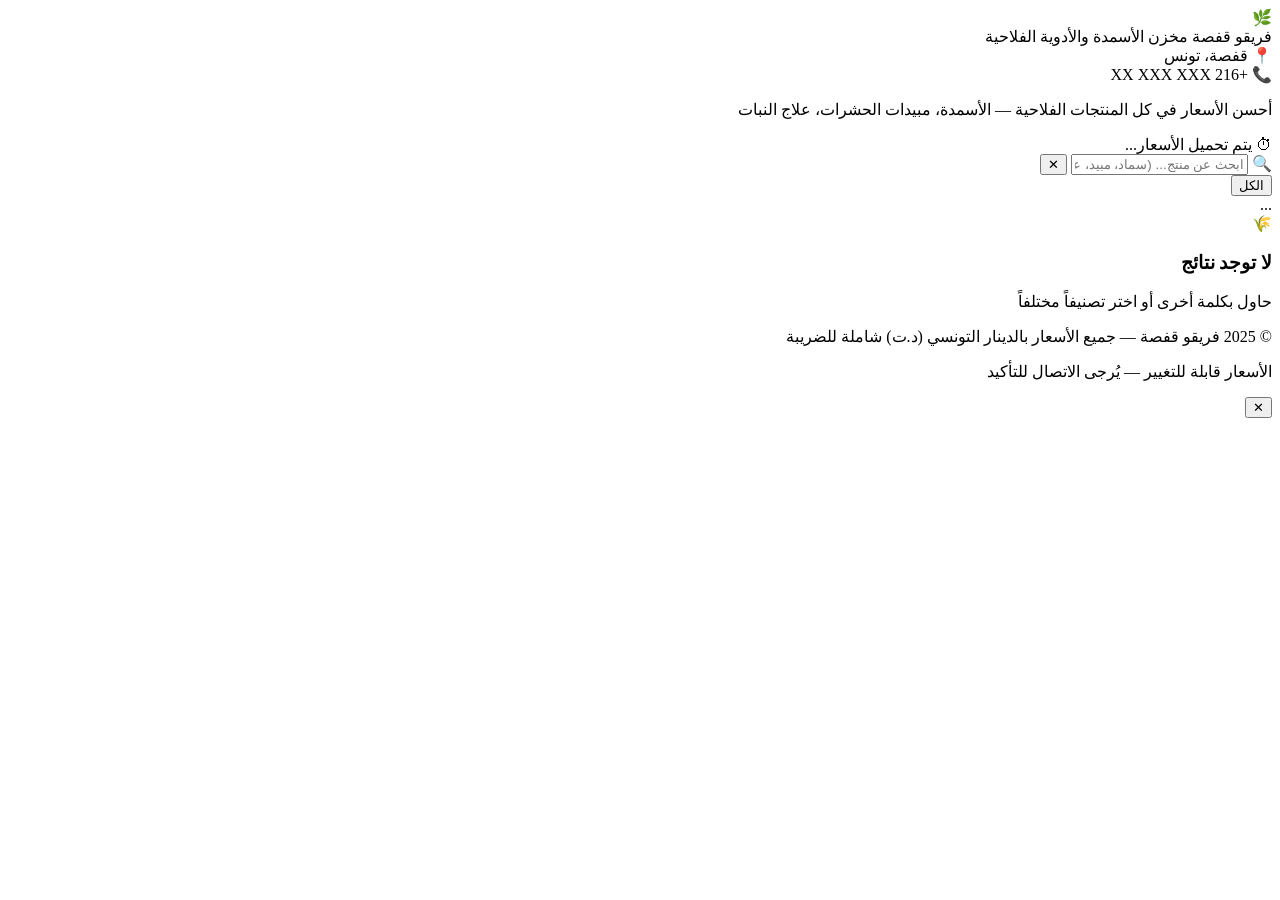
==== index.html @ 9613d39d "Ajout de tous les fichiers du site" ====
<!DOCTYPE html>
<html lang="ar" dir="rtl">
<head>
  <meta charset="UTF-8" />
  <meta name="viewport" content="width=device-width, initial-scale=1.0" />
  <title>فريقو قفصة — مخزن الأسمدة والأدوية الفلاحية</title>
  <link rel="preconnect" href="https://fonts.googleapis.com" />
  <link rel="preconnect" href="https://fonts.gstatic.com" crossorigin />
  <link href="https://fonts.googleapis.com/css2?family=Amiri:wght@400;700&family=Tajawal:wght@300;400;500;700;800&display=swap" rel="stylesheet" />
  <link rel="stylesheet" href="css/style.css" />
</head>
<body>

  <!-- HEADER -->
  <header class="header">
    <div class="header-bg"></div>
    <div class="container">
      <div class="header-inner">
        <div class="logo">
          <div class="logo-icon">🌿</div>
          <div class="logo-text">
            <span class="logo-main">فريقو قفصة</span>
            <span class="logo-sub">مخزن الأسمدة والأدوية الفلاحية</span>
          </div>
        </div>
        <div class="header-meta">
          <div class="contact-chip">
            <span class="chip-icon">📍</span>
            <span>قفصة، تونس</span>
          </div>
          <div class="contact-chip">
            <span class="chip-icon">📞</span>
            <span>+216 XX XXX XXX</span>
          </div>
        </div>
      </div>
    </div>
  </header>

  <!-- HERO BAND -->
  <div class="hero-band">
    <div class="container">
      <p class="hero-text">
        <span class="hero-accent">أحسن الأسعار</span>
        في كل المنتجات الفلاحية &mdash; الأسمدة، مبيدات الحشرات، علاج النبات
      </p>
      <div class="last-update" id="lastUpdate">⏱ يتم تحميل الأسعار...</div>
    </div>
  </div>

  <!-- MAIN CONTENT -->
  <main class="main">
    <div class="container">

      <!-- SEARCH & FILTERS -->
      <div class="controls">
        <div class="search-wrap">
          <span class="search-icon">🔍</span>
          <input
            type="text"
            id="searchInput"
            class="search-input"
            placeholder="ابحث عن منتج... (سماد، مبيد، علاج...)"
            autocomplete="off"
          />
          <button class="search-clear" id="clearSearch" aria-label="مسح البحث">✕</button>
        </div>
        <div class="filters" id="categoryFilters">
          <button class="filter-btn active" data-cat="all">الكل</button>
          <!-- Categories injected by JS -->
        </div>
      </div>

      <!-- STATS BAR -->
      <div class="stats-bar" id="statsBar">
        <span id="productCount">...</span>
      </div>

      <!-- PRODUCTS GRID -->
      <div class="products-grid" id="productsGrid">
        <!-- Skeleton placeholders -->
        <div class="product-card skeleton"></div>
        <div class="product-card skeleton"></div>
        <div class="product-card skeleton"></div>
        <div class="product-card skeleton"></div>
        <div class="product-card skeleton"></div>
        <div class="product-card skeleton"></div>
      </div>

      <!-- EMPTY STATE -->
      <div class="empty-state hidden" id="emptyState">
        <div class="empty-icon">🌾</div>
        <h3>لا توجد نتائج</h3>
        <p>حاول بكلمة أخرى أو اختر تصنيفاً مختلفاً</p>
      </div>

    </div>
  </main>

  <!-- FOOTER -->
  <footer class="footer">
    <div class="container">
      <p>© 2025 فريقو قفصة &mdash; جميع الأسعار بالدينار التونسي (د.ت) شاملة للضريبة</p>
      <p class="footer-note">الأسعار قابلة للتغيير — يُرجى الاتصال للتأكيد</p>
    </div>
  </footer>

  <!-- PRODUCT DETAIL MODAL -->
  <div class="modal-overlay hidden" id="modalOverlay">
    <div class="modal" id="productModal">
      <button class="modal-close" id="modalClose">✕</button>
      <div class="modal-body" id="modalBody">
        <!-- Injected by JS -->
      </div>
    </div>
  </div>

  <script src="js/app.js"></script>
</body>
</html>
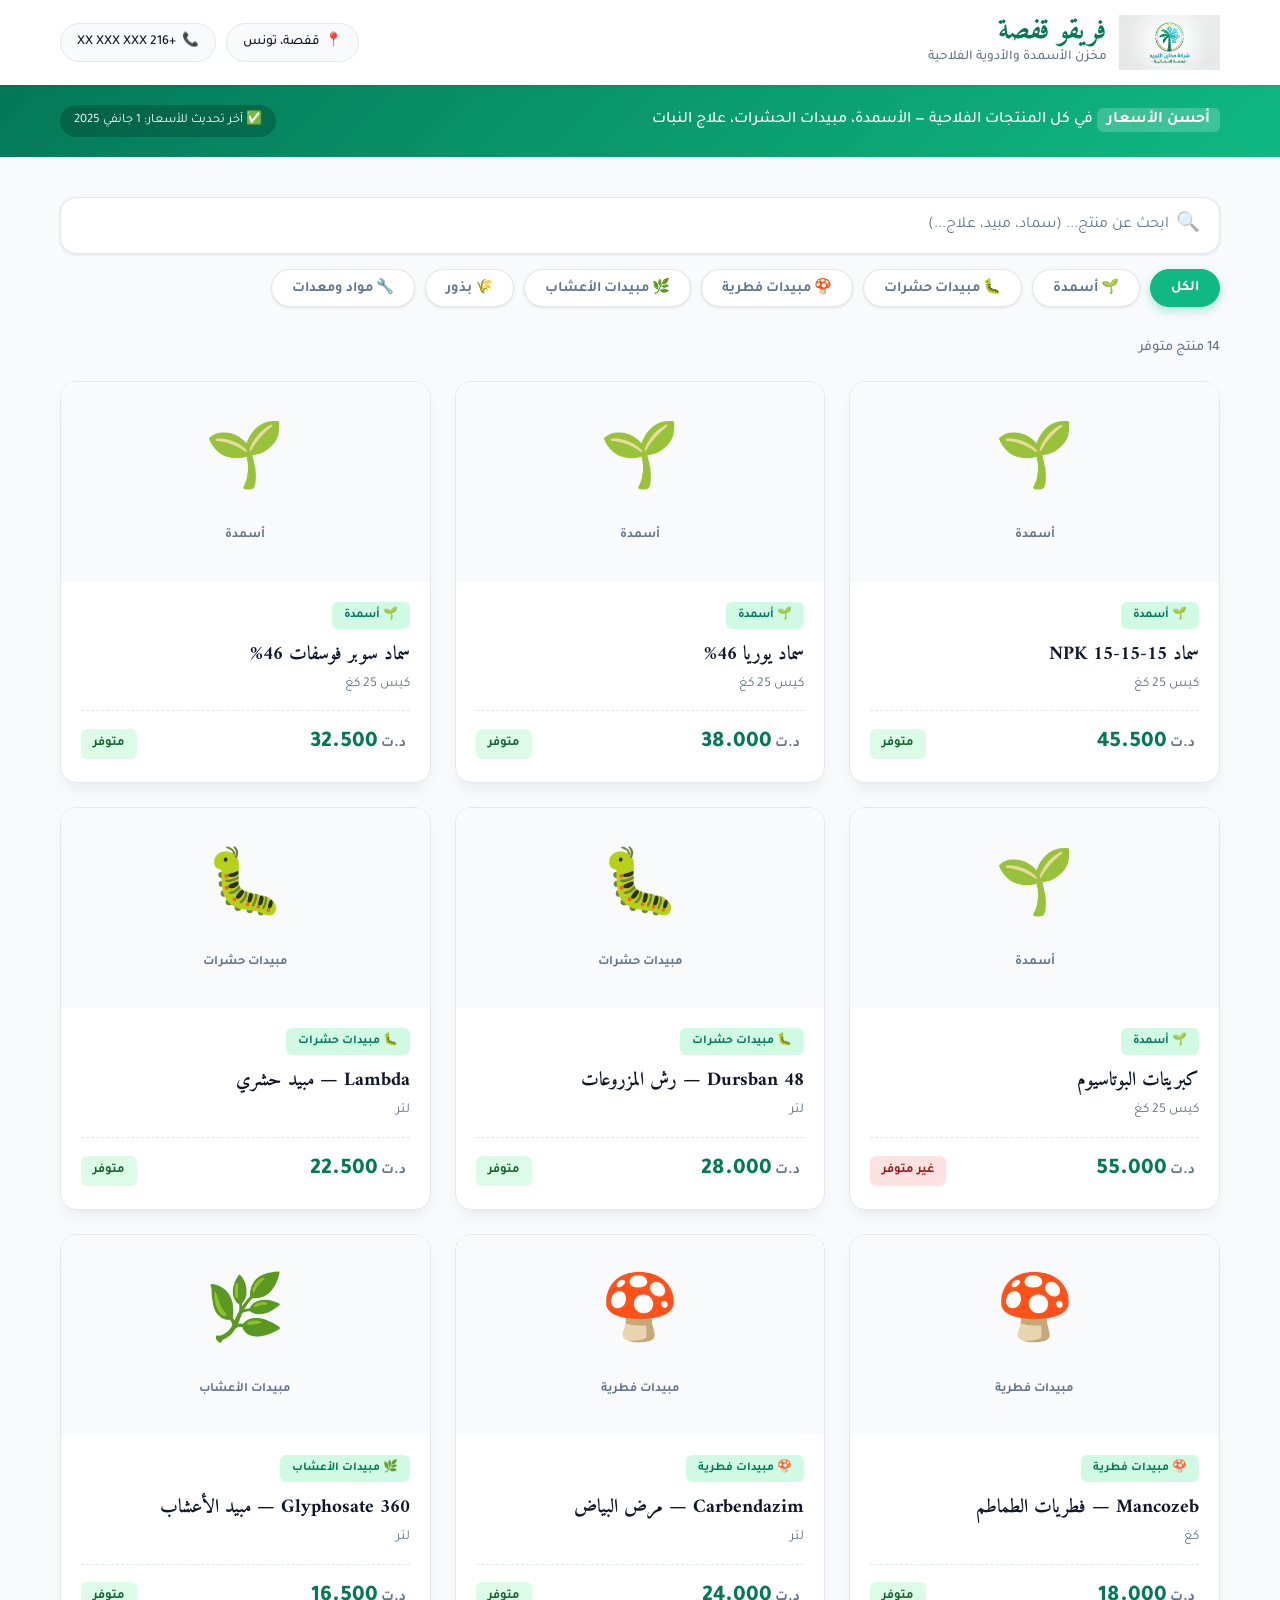
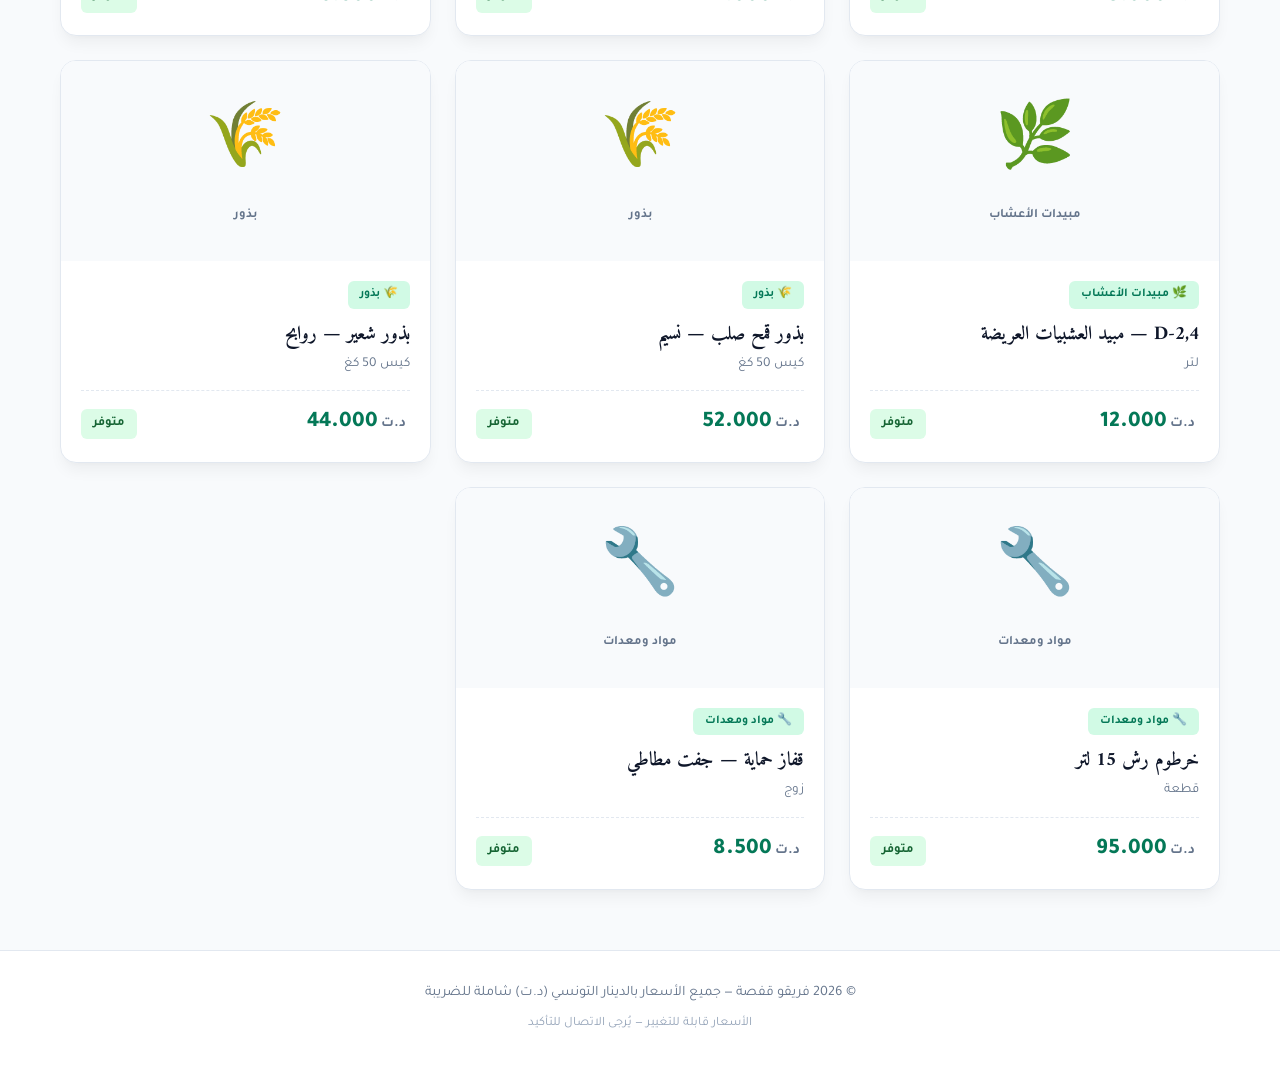
==== commit 828b9707: "Ajout du logo et nouveau design moderne" ====
--- a/index.html
+++ b/index.html
@@ -7,17 +7,19 @@
   <link rel="preconnect" href="https://fonts.googleapis.com" />
   <link rel="preconnect" href="https://fonts.gstatic.com" crossorigin />
   <link href="https://fonts.googleapis.com/css2?family=Amiri:wght@400;700&family=Tajawal:wght@300;400;500;700;800&display=swap" rel="stylesheet" />
+  
+  <!-- Lien vers le fichier CSS dans le dossier css -->
   <link rel="stylesheet" href="css/style.css" />
 </head>
 <body>
 
   <!-- HEADER -->
   <header class="header">
-    <div class="header-bg"></div>
     <div class="container">
       <div class="header-inner">
         <div class="logo">
-          <div class="logo-icon">🌿</div>
+          <!-- Logo chargé depuis le dossier img -->
+          <img src="img/logo.png" alt="شعار فريقو قفصة" class="logo-img" />
           <div class="logo-text">
             <span class="logo-main">فريقو قفصة</span>
             <span class="logo-sub">مخزن الأسمدة والأدوية الفلاحية</span>
@@ -67,7 +69,7 @@
         </div>
         <div class="filters" id="categoryFilters">
           <button class="filter-btn active" data-cat="all">الكل</button>
-          <!-- Categories injected by JS -->
+          <!-- Les autres catégories sont injectées par JavaScript -->
         </div>
       </div>
 
@@ -78,7 +80,7 @@
 
       <!-- PRODUCTS GRID -->
       <div class="products-grid" id="productsGrid">
-        <!-- Skeleton placeholders -->
+        <!-- Skeleton placeholders pour le chargement -->
         <div class="product-card skeleton"></div>
         <div class="product-card skeleton"></div>
         <div class="product-card skeleton"></div>
@@ -100,7 +102,7 @@
   <!-- FOOTER -->
   <footer class="footer">
     <div class="container">
-      <p>© 2025 فريقو قفصة &mdash; جميع الأسعار بالدينار التونسي (د.ت) شاملة للضريبة</p>
+      <p>© 2026 فريقو قفصة &mdash; جميع الأسعار بالدينار التونسي (د.ت) شاملة للضريبة</p>
       <p class="footer-note">الأسعار قابلة للتغيير — يُرجى الاتصال للتأكيد</p>
     </div>
   </footer>
@@ -110,11 +112,12 @@
     <div class="modal" id="productModal">
       <button class="modal-close" id="modalClose">✕</button>
       <div class="modal-body" id="modalBody">
-        <!-- Injected by JS -->
+        <!-- Contenu injecté par JavaScript -->
       </div>
     </div>
   </div>
 
+  <!-- Lien vers le fichier JS dans le dossier js -->
   <script src="js/app.js"></script>
 </body>
-</html>
+</html>
--- a/css/style.css
+++ b/css/style.css
@@ -0,0 +1,209 @@
+/* ===================================================
+   FRIGOGAFSA VITRINE — style.css (Design Moderne & Épuré)
+   =================================================== */
+
+/* ── VARIABLES MODERNES ────────────────────────── */
+:root {
+  --primary: #10b981;       /* Vert émeraude moderne */
+  --primary-dark: #047857;  /* Vert foncé */
+  --primary-light: #d1fae5; /* Vert très clair */
+  
+  --bg-body: #f8fafc;       /* Gris très clair (fond de page) */
+  --bg-card: #ffffff;       /* Blanc pur */
+  
+  --text-main: #0f172a;     /* Noir doux */
+  --text-muted: #64748b;    /* Gris texte secondaire */
+  --border: #e2e8f0;        /* Gris clair pour les bordures */
+  
+  --shadow-sm: 0 1px 3px rgba(0,0,0,0.1);
+  --shadow-md: 0 10px 15px -3px rgba(0,0,0,0.05), 0 4px 6px -2px rgba(0,0,0,0.025);
+  --shadow-hover: 0 20px 25px -5px rgba(0,0,0,0.1), 0 10px 10px -5px rgba(0,0,0,0.04);
+  
+  --radius-sm: 8px;
+  --radius-md: 16px;
+  --radius-lg: 24px;
+
+  --font-body: 'Tajawal', 'Segoe UI', sans-serif;
+  --font-display: 'Amiri', serif;
+  --transition: 0.3s cubic-bezier(0.4, 0, 0.2, 1);
+}
+
+/* ── BASE ───────────────────────────────────────── */
+*, *::before, *::after { box-sizing: border-box; margin: 0; padding: 0; }
+html { scroll-behavior: smooth; }
+body {
+  font-family: var(--font-body);
+  background: var(--bg-body);
+  color: var(--text-main);
+  direction: rtl;
+  line-height: 1.6;
+  -webkit-font-smoothing: antialiased;
+  min-height: 100vh;
+  display: flex;
+  flex-direction: column;
+}
+.container { max-width: 1200px; margin: 0 auto; padding: 0 20px; }
+.hidden { display: none !important; }
+.main { flex-grow: 1; padding-bottom: 60px; }
+
+/* ── EN-TÊTE (HEADER) LUMINEUX ──────────────────── */
+.header {
+  background: var(--bg-card);
+  padding: 15px 0;
+  box-shadow: var(--shadow-sm);
+  position: sticky;
+  top: 0;
+  z-index: 50;
+}
+.header-inner {
+  display: flex; align-items: center; justify-content: space-between; flex-wrap: wrap; gap: 15px;
+}
+.logo { display: flex; align-items: center; gap: 12px; }
+
+.logo-img {
+  height: 55px;
+  width: auto;
+  object-fit: contain;
+}
+
+.logo-text { display: flex; flex-direction: column; }
+.logo-main {
+  font-family: var(--font-display); font-size: 1.8rem; font-weight: 800; color: var(--primary-dark); line-height: 1.1;
+}
+.logo-sub { font-size: 0.85rem; color: var(--text-muted); font-weight: 500; }
+
+.header-meta { display: flex; gap: 10px; }
+.contact-chip {
+  display: flex; align-items: center; gap: 6px;
+  background: var(--bg-body); border: 1px solid var(--border);
+  padding: 8px 16px; border-radius: 50px; font-size: 0.85rem; color: var(--text-main); font-weight: 500;
+}
+
+/* ── BANDEAU HERO ───────────────────────────────── */
+.hero-band {
+  background: linear-gradient(135deg, var(--primary-dark) 0%, var(--primary) 100%);
+  padding: 20px 0; color: white; margin-bottom: 40px;
+}
+.hero-band .container {
+  display: flex; align-items: center; justify-content: space-between; flex-wrap: wrap; gap: 15px;
+}
+.hero-text { font-size: 1rem; font-weight: 500; margin: 0; }
+.hero-accent { background: rgba(255,255,255,0.2); padding: 4px 10px; border-radius: 6px; font-weight: 700; }
+.last-update { font-size: 0.8rem; background: rgba(0,0,0,0.2); padding: 6px 14px; border-radius: 50px; backdrop-filter: blur(4px); white-space: nowrap; }
+
+/* ── RECHERCHE ───────────────────────────── */
+.controls { margin-bottom: 30px; display: flex; flex-direction: column; gap: 15px; }
+.search-wrap { position: relative; display: flex; align-items: center; }
+.search-icon { position: absolute; right: 20px; font-size: 1.2rem; opacity: 0.5; pointer-events: none; }
+.search-input {
+  width: 100%; padding: 18px 50px 18px 44px;
+  background: var(--bg-card); border: 1px solid var(--border); border-radius: var(--radius-md);
+  font-family: var(--font-body); font-size: 1rem; color: var(--text-main);
+  box-shadow: var(--shadow-sm); transition: all var(--transition);
+}
+.search-input:focus { outline: none; border-color: var(--primary); box-shadow: 0 0 0 4px var(--primary-light); }
+.search-input::placeholder { color: var(--text-muted); }
+.search-clear { position: absolute; left: 15px; background: var(--bg-body); border: none; padding: 6px 10px; border-radius: 50%; cursor: pointer; color: var(--text-muted); display: none; transition: background var(--transition), color var(--transition); }
+.search-clear.visible { display: block; }
+.search-clear:hover { background: var(--border); color: var(--text-main); }
+
+/* ── FILTRES ────────────────────────────────────── */
+.filters { display: flex; gap: 10px; flex-wrap: wrap; }
+.filter-btn {
+  padding: 8px 20px; border-radius: 50px; border: 1px solid var(--border);
+  background: var(--bg-card); font-family: var(--font-body); font-size: 0.9rem; font-weight: 600;
+  color: var(--text-muted); cursor: pointer; transition: all var(--transition); box-shadow: var(--shadow-sm);
+}
+.filter-btn:hover { border-color: var(--primary); color: var(--primary-dark); }
+.filter-btn.active { background: var(--primary); border-color: var(--primary); color: white; box-shadow: 0 4px 10px rgba(16, 185, 129, 0.3); }
+
+/* ── GRILLE PRODUITS & STATS ────────────────────── */
+.stats-bar { font-size: 0.9rem; color: var(--text-muted); margin-bottom: 20px; font-weight: 500; }
+.products-grid { display: grid; grid-template-columns: repeat(auto-fill, minmax(280px, 1fr)); gap: 24px; }
+
+/* ── CARTES PRODUITS ────────────────────────────── */
+.product-card {
+  background: var(--bg-card); border-radius: var(--radius-md); border: 1px solid var(--border);
+  overflow: hidden; cursor: pointer; transition: all var(--transition); box-shadow: var(--shadow-md);
+  display: flex; flex-direction: column;
+  animation: fadeUp 0.4s ease both;
+}
+@keyframes fadeUp {
+  from { opacity: 0; transform: translateY(15px); }
+  to   { opacity: 1; transform: translateY(0); }
+}
+.product-card:hover { transform: translateY(-6px); box-shadow: var(--shadow-hover); border-color: var(--primary-light); }
+
+.card-image, .card-image-placeholder { height: 200px; width: 100%; display: flex; align-items: center; justify-content: center; background: var(--bg-body); overflow: hidden; flex-direction: column; gap: 8px; }
+.card-image img { width: 100%; height: 100%; object-fit: cover; }
+.card-image-placeholder .emoji { font-size: 4rem; }
+.card-image-placeholder .emoji-label { font-size: 0.8rem; color: var(--text-muted); font-weight: 600; }
+
+.card-body { padding: 20px; flex-grow: 1; display: flex; flex-direction: column; }
+.card-category { align-self: flex-start; font-size: 0.75rem; font-weight: 700; color: var(--primary-dark); background: var(--primary-light); padding: 4px 12px; border-radius: 6px; margin-bottom: 12px; display: inline-flex; align-items: center; gap: 5px; }
+.card-name { font-family: var(--font-display); font-size: 1.2rem; font-weight: 700; color: var(--text-main); margin-bottom: 6px; line-height: 1.4; }
+.card-unit { font-size: 0.85rem; color: var(--text-muted); margin-bottom: auto; padding-bottom: 15px; }
+.card-footer { display: flex; align-items: center; justify-content: space-between; padding-top: 15px; border-top: 1px dashed var(--border); }
+.card-price { font-size: 1.4rem; font-weight: 800; color: var(--primary-dark); direction: ltr; font-variant-numeric: tabular-nums; }
+.card-price .currency { font-size: 0.9rem; color: var(--text-muted); font-weight: 600; margin-right: 4px; }
+.card-stock { font-size: 0.8rem; padding: 5px 12px; border-radius: 6px; font-weight: 700; }
+
+.stock-ok { background: #dcfce7; color: #166534; }
+.stock-low { background: #ffedd5; color: #9a3412; }
+.stock-out { background: #fee2e2; color: #991b1b; }
+
+/* Skeleton Loading */
+.product-card.skeleton {
+  pointer-events: none;
+  animation: shimmer 1.5s ease infinite;
+  background: linear-gradient(90deg, #f1f5f9 25%, #e2e8f0 50%, #f1f5f9 75%);
+  background-size: 200% 100%;
+  height: 380px;
+}
+@keyframes shimmer { 0% { background-position: 200% 0; } 100% { background-position: -200% 0; } }
+
+/* ── EMPTY STATE ────────────────────────────────── */
+.empty-state { text-align: center; padding: 60px 20px; color: var(--text-muted); }
+.empty-icon { font-size: 4rem; margin-bottom: 15px; opacity: 0.7; }
+.empty-state h3 { font-size: 1.4rem; font-family: var(--font-display); color: var(--text-main); margin-bottom: 8px; }
+
+/* ── MODAL ──────────────────────────────────────── */
+.modal-overlay { position: fixed; inset: 0; background: rgba(15, 23, 42, 0.6); backdrop-filter: blur(5px); z-index: 100; display: flex; align-items: center; justify-content: center; padding: 20px; animation: fadeIn 0.2s ease; }
+@keyframes fadeIn { from { opacity: 0; } to { opacity: 1; } }
+.modal { background: var(--bg-card); border-radius: var(--radius-lg); width: 100%; max-width: 550px; position: relative; box-shadow: var(--shadow-hover); overflow: hidden; max-height: 90vh; overflow-y: auto; animation: slideUp 0.3s cubic-bezier(0.22, 1, 0.36, 1); }
+@keyframes slideUp { from { transform: translateY(30px); opacity: 0; } to { transform: translateY(0); opacity: 1; } }
+
+.modal-close { position: absolute; top: 15px; left: 15px; background: white; border: none; width: 36px; height: 36px; border-radius: 50%; cursor: pointer; font-size: 1rem; color: var(--text-main); box-shadow: var(--shadow-sm); z-index: 10; transition: all 0.2s; display: flex; align-items: center; justify-content: center; }
+.modal-close:hover { background: var(--bg-body); transform: scale(1.05); }
+
+.modal-image { height: 260px; width: 100%; background: linear-gradient(135deg, var(--bg-body), #e2e8f0); display: flex; align-items: center; justify-content: center; font-size: 6rem; overflow: hidden; }
+.modal-image img { width: 100%; height: 100%; object-fit: cover; }
+
+.modal-content { padding: 30px; }
+.modal-cat { display: inline-flex; align-items: center; gap: 6px; font-size: 0.8rem; font-weight: 700; color: var(--primary-dark); background: var(--primary-light); padding: 5px 14px; border-radius: 50px; margin-bottom: 15px; text-transform: uppercase; }
+.modal-name { font-family: var(--font-display); font-size: 1.8rem; font-weight: 800; margin-bottom: 10px; line-height: 1.3; }
+.modal-description { font-size: 1rem; color: var(--text-muted); margin-bottom: 25px; line-height: 1.8; }
+
+.modal-price-row { display: flex; align-items: center; justify-content: space-between; background: var(--bg-body); padding: 20px; border-radius: var(--radius-md); margin-bottom: 25px; border: 1px solid var(--border); }
+.modal-price-label { font-size: 0.9rem; color: var(--text-muted); font-weight: 600; }
+.modal-price-value { font-size: 1.8rem; font-weight: 800; color: var(--primary-dark); direction: ltr; font-variant-numeric: tabular-nums; }
+.modal-price-value .currency { font-size: 1rem; color: var(--text-muted); font-weight: 600; margin-right: 5px; }
+
+.modal-details { display: grid; grid-template-columns: 1fr 1fr; gap: 15px; }
+.detail-item { background: var(--bg-card); border: 1px solid var(--border); border-radius: var(--radius-sm); padding: 12px 16px; }
+.detail-label { font-size: 0.75rem; color: var(--text-muted); font-weight: 700; text-transform: uppercase; margin-bottom: 5px; }
+.detail-value { font-size: 0.95rem; color: var(--text-main); font-weight: 600; direction: rtl; }
+
+/* ── FOOTER ─────────────────────────────────────── */
+.footer { background: var(--bg-card); border-top: 1px solid var(--border); padding: 30px 20px; text-align: center; font-size: 0.9rem; color: var(--text-muted); line-height: 1.8; margin-top: auto; }
+.footer p { margin-bottom: 5px; }
+.footer-note { font-size: 0.8rem; color: #94a3b8; }
+
+/* ── RESPONSIVE ─────────────────────────────────── */
+@media (max-width: 768px) {
+  .header-meta { display: none; }
+  .logo-img { height: 45px; }
+  .products-grid { grid-template-columns: repeat(auto-fill, minmax(200px, 1fr)); gap: 15px; }
+  .hero-band .container { flex-direction: column; align-items: flex-start; gap: 10px; }
+  .modal-details { grid-template-columns: 1fr; }
+}
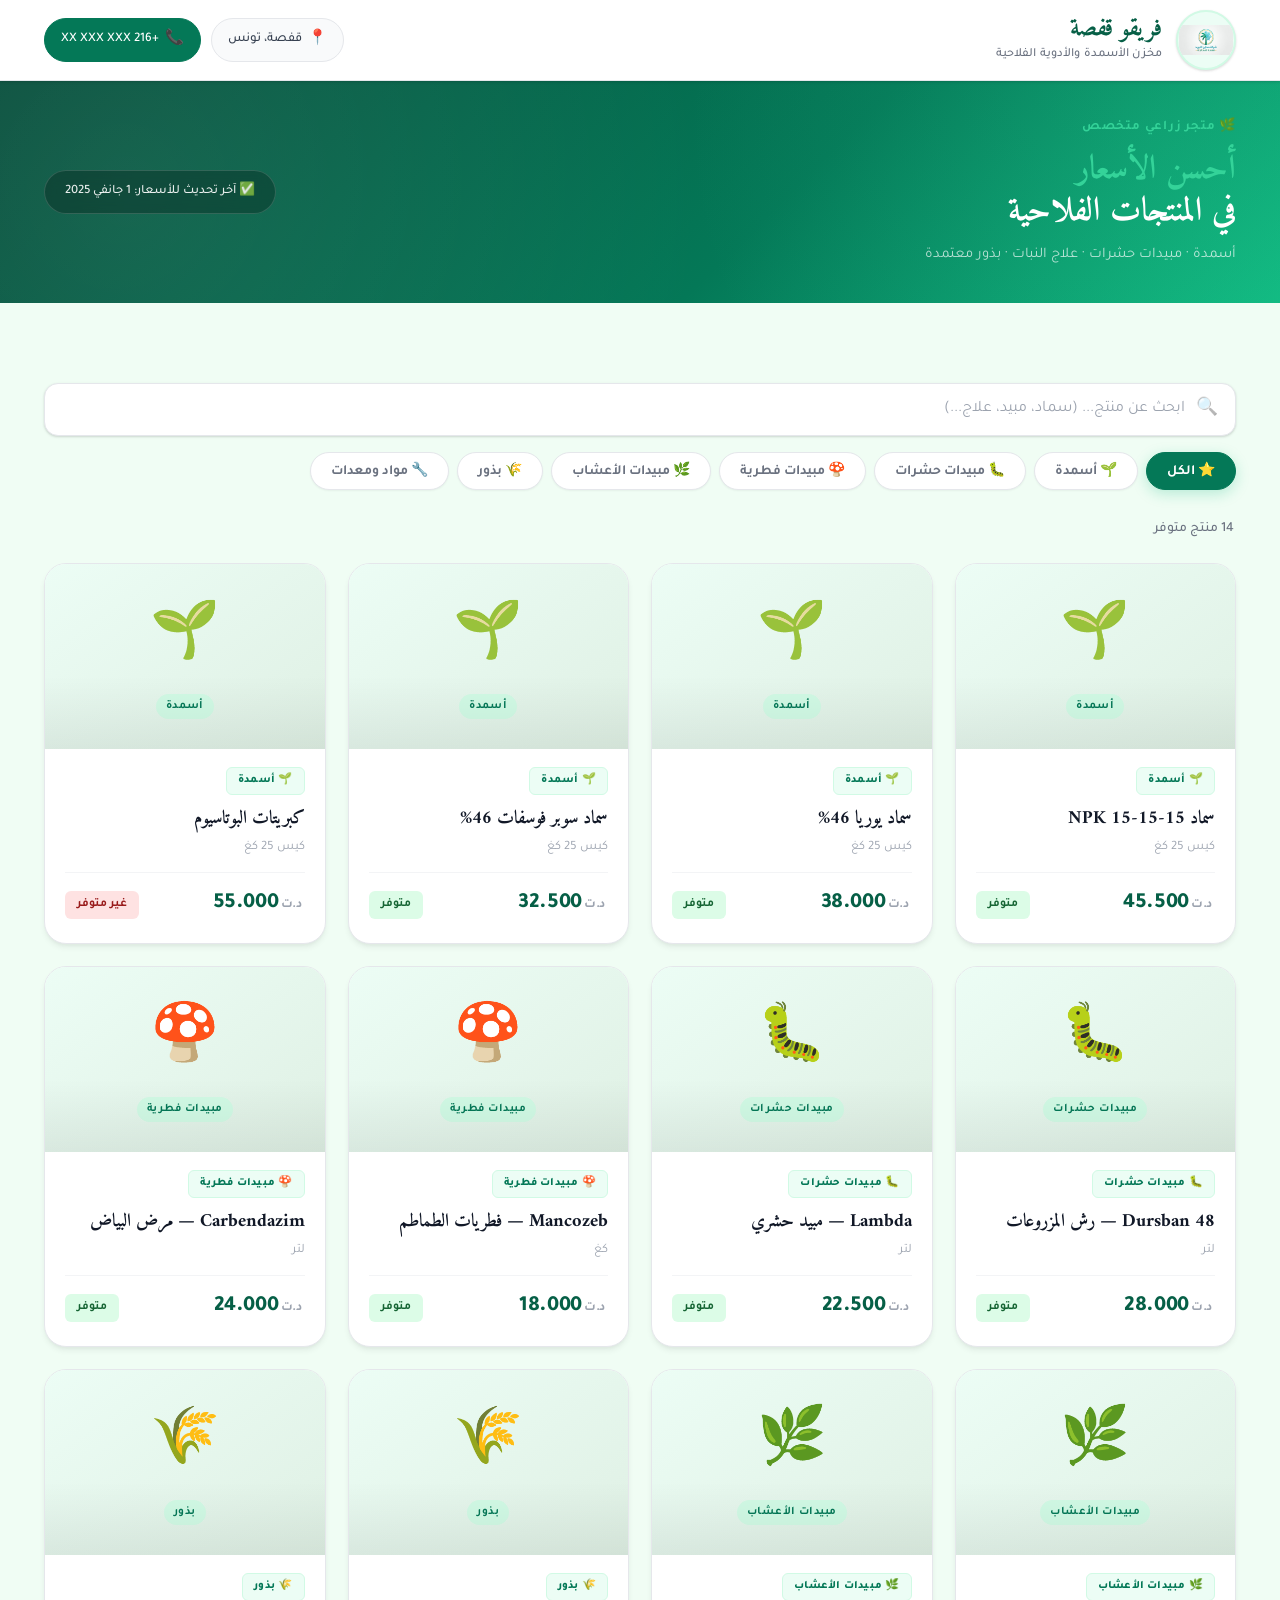
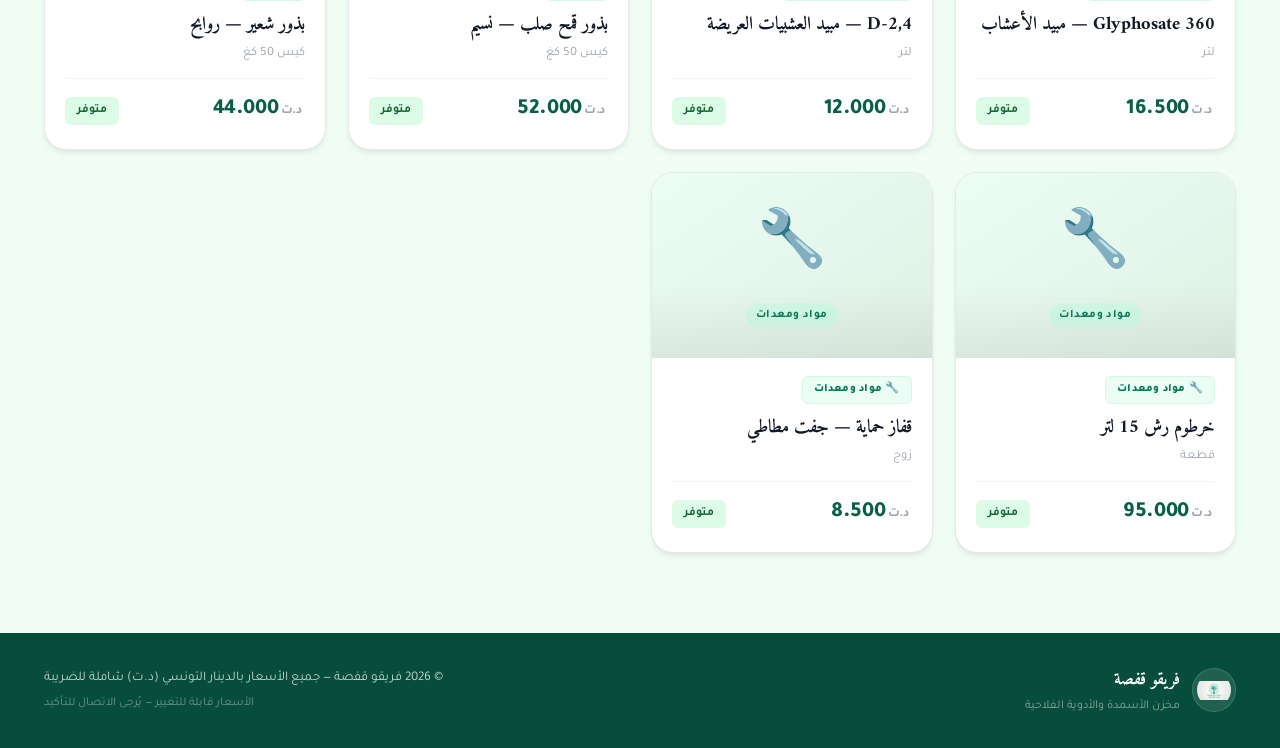
==== commit 95056a9a: "corection_impimes" ====
--- a/index.html
+++ b/index.html
@@ -7,54 +7,58 @@
   <link rel="preconnect" href="https://fonts.googleapis.com" />
   <link rel="preconnect" href="https://fonts.gstatic.com" crossorigin />
   <link href="https://fonts.googleapis.com/css2?family=Amiri:wght@400;700&family=Tajawal:wght@300;400;500;700;800&display=swap" rel="stylesheet" />
-  
-  <!-- Lien vers le fichier CSS dans le dossier css -->
-  <link rel="stylesheet" href="css/style.css" />
+  <link rel="stylesheet" href="style.css" />
 </head>
 <body>
 
-  <!-- HEADER -->
   <header class="header">
     <div class="container">
       <div class="header-inner">
         <div class="logo">
-          <!-- Logo chargé depuis le dossier img -->
-          <img src="img/logo.png" alt="شعار فريقو قفصة" class="logo-img" />
+          <div class="logo-badge">
+            <img src="[data-uri]" alt="شعار فريقو قفصة" class="logo-img" />
+          </div>
           <div class="logo-text">
             <span class="logo-main">فريقو قفصة</span>
             <span class="logo-sub">مخزن الأسمدة والأدوية الفلاحية</span>
           </div>
         </div>
-        <div class="header-meta">
+        <nav class="header-nav">
           <div class="contact-chip">
             <span class="chip-icon">📍</span>
             <span>قفصة، تونس</span>
           </div>
-          <div class="contact-chip">
+          <div class="contact-chip highlight">
             <span class="chip-icon">📞</span>
             <span>+216 XX XXX XXX</span>
           </div>
-        </div>
+        </nav>
       </div>
     </div>
   </header>
 
-  <!-- HERO BAND -->
   <div class="hero-band">
+    <div class="hero-bg-deco"></div>
     <div class="container">
-      <p class="hero-text">
-        <span class="hero-accent">أحسن الأسعار</span>
-        في كل المنتجات الفلاحية &mdash; الأسمدة، مبيدات الحشرات، علاج النبات
-      </p>
-      <div class="last-update" id="lastUpdate">⏱ يتم تحميل الأسعار...</div>
+      <div class="hero-content">
+        <div class="hero-left">
+          <p class="hero-label">🌿 متجر زراعي متخصص</p>
+          <h1 class="hero-heading">
+            <span class="hero-accent">أحسن الأسعار</span><br />
+            في المنتجات الفلاحية
+          </h1>
+          <p class="hero-sub">أسمدة · مبيدات حشرات · علاج النبات · بذور معتمدة</p>
+        </div>
+        <div class="hero-right">
+          <div class="last-update" id="lastUpdate">⏱ يتم تحميل الأسعار...</div>
+        </div>
+      </div>
     </div>
   </div>
 
-  <!-- MAIN CONTENT -->
   <main class="main">
     <div class="container">
 
-      <!-- SEARCH & FILTERS -->
       <div class="controls">
         <div class="search-wrap">
           <span class="search-icon">🔍</span>
@@ -68,19 +72,15 @@
           <button class="search-clear" id="clearSearch" aria-label="مسح البحث">✕</button>
         </div>
         <div class="filters" id="categoryFilters">
-          <button class="filter-btn active" data-cat="all">الكل</button>
-          <!-- Les autres catégories sont injectées par JavaScript -->
+          <button class="filter-btn active" data-cat="all">⭐ الكل</button>
         </div>
       </div>
 
-      <!-- STATS BAR -->
       <div class="stats-bar" id="statsBar">
         <span id="productCount">...</span>
       </div>
 
-      <!-- PRODUCTS GRID -->
       <div class="products-grid" id="productsGrid">
-        <!-- Skeleton placeholders pour le chargement -->
         <div class="product-card skeleton"></div>
         <div class="product-card skeleton"></div>
         <div class="product-card skeleton"></div>
@@ -89,7 +89,6 @@
         <div class="product-card skeleton"></div>
       </div>
 
-      <!-- EMPTY STATE -->
       <div class="empty-state hidden" id="emptyState">
         <div class="empty-icon">🌾</div>
         <h3>لا توجد نتائج</h3>
@@ -99,25 +98,31 @@
     </div>
   </main>
 
-  <!-- FOOTER -->
   <footer class="footer">
     <div class="container">
-      <p>© 2026 فريقو قفصة &mdash; جميع الأسعار بالدينار التونسي (د.ت) شاملة للضريبة</p>
-      <p class="footer-note">الأسعار قابلة للتغيير — يُرجى الاتصال للتأكيد</p>
+      <div class="footer-inner">
+        <div class="footer-brand">
+          <img src="[data-uri]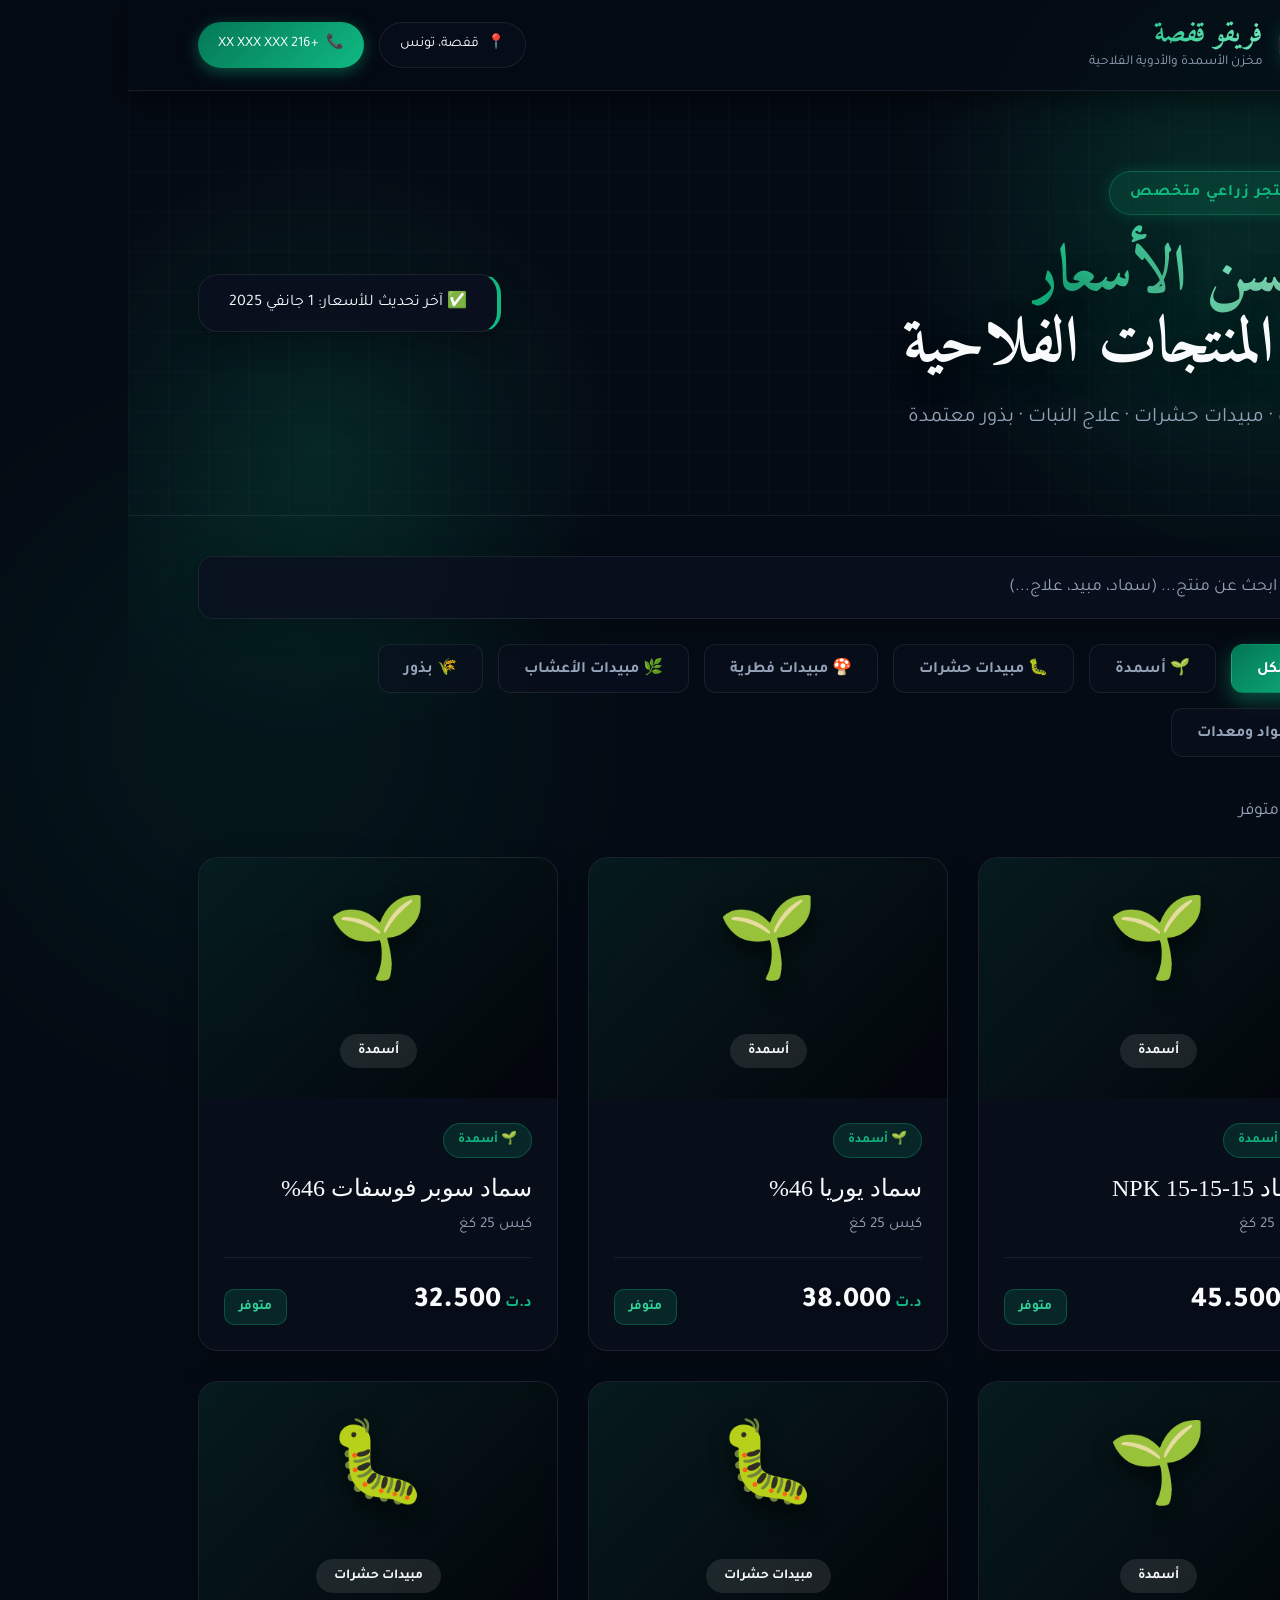
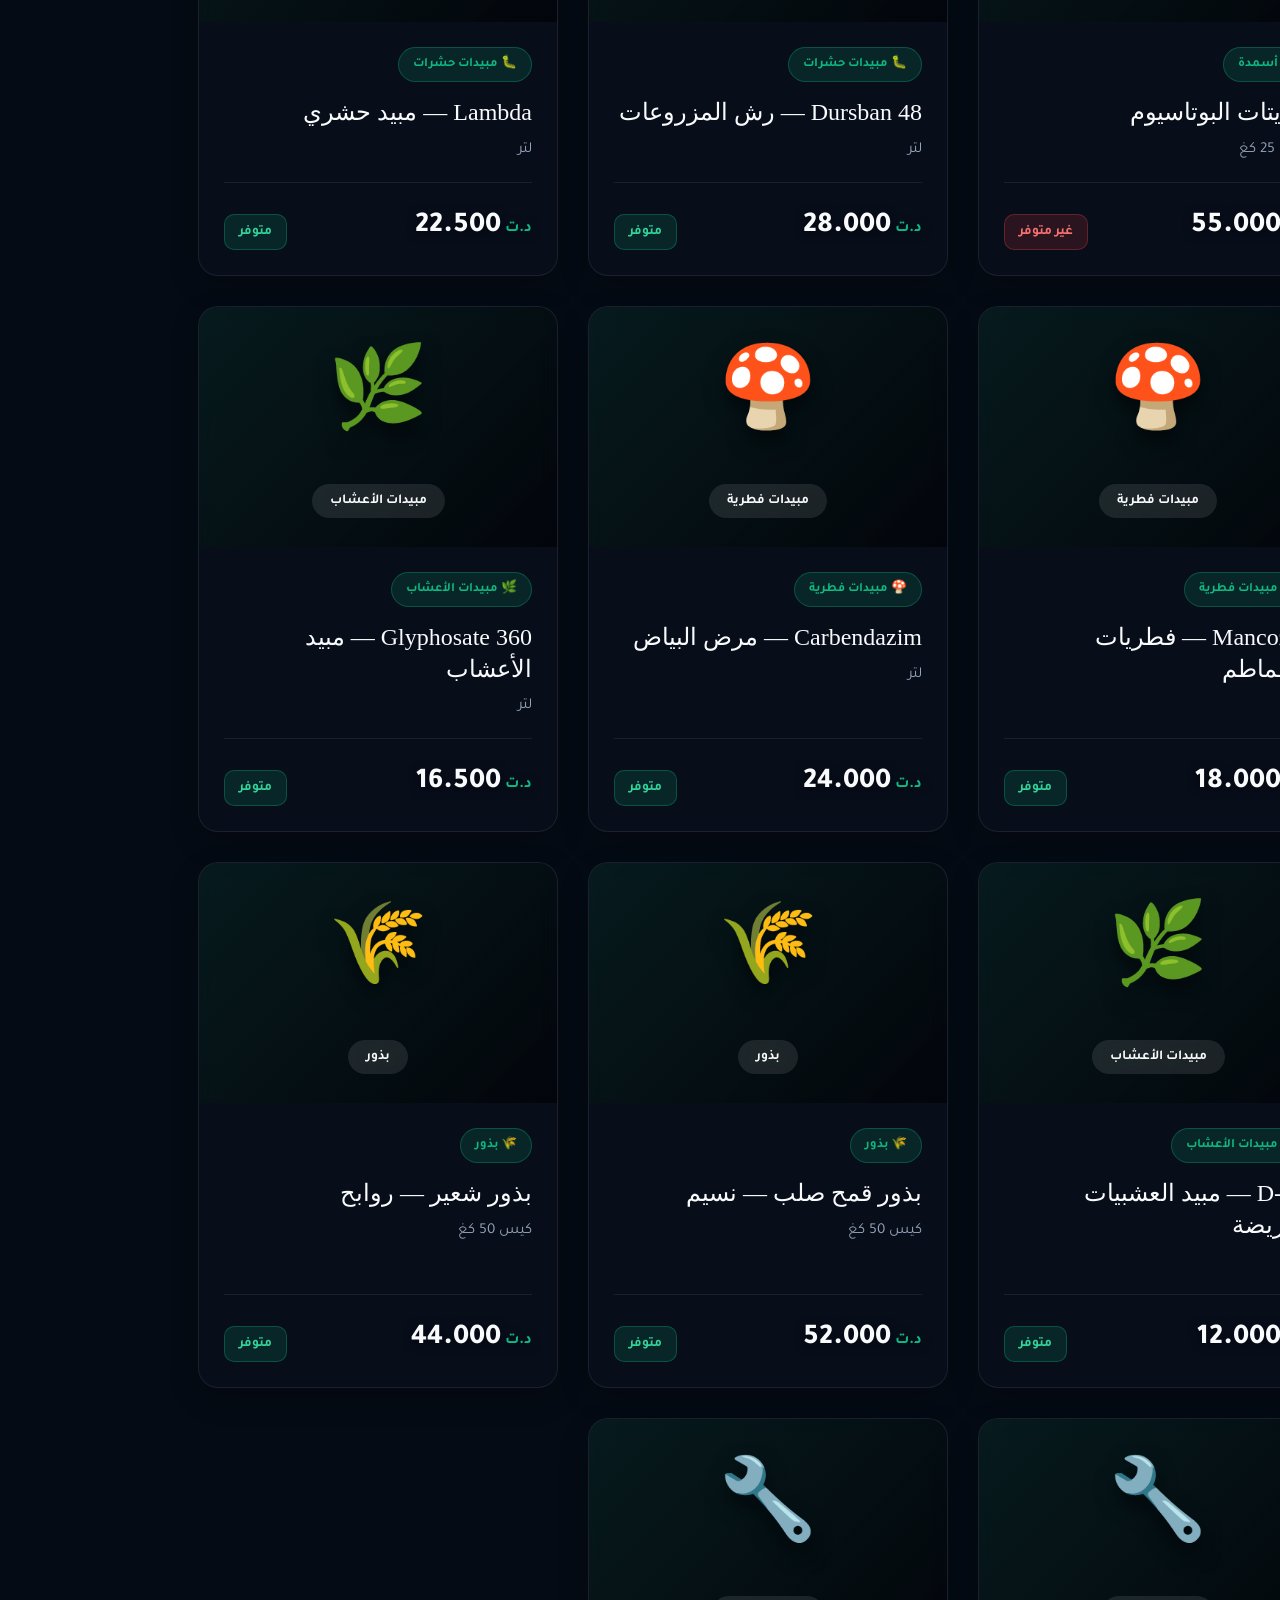
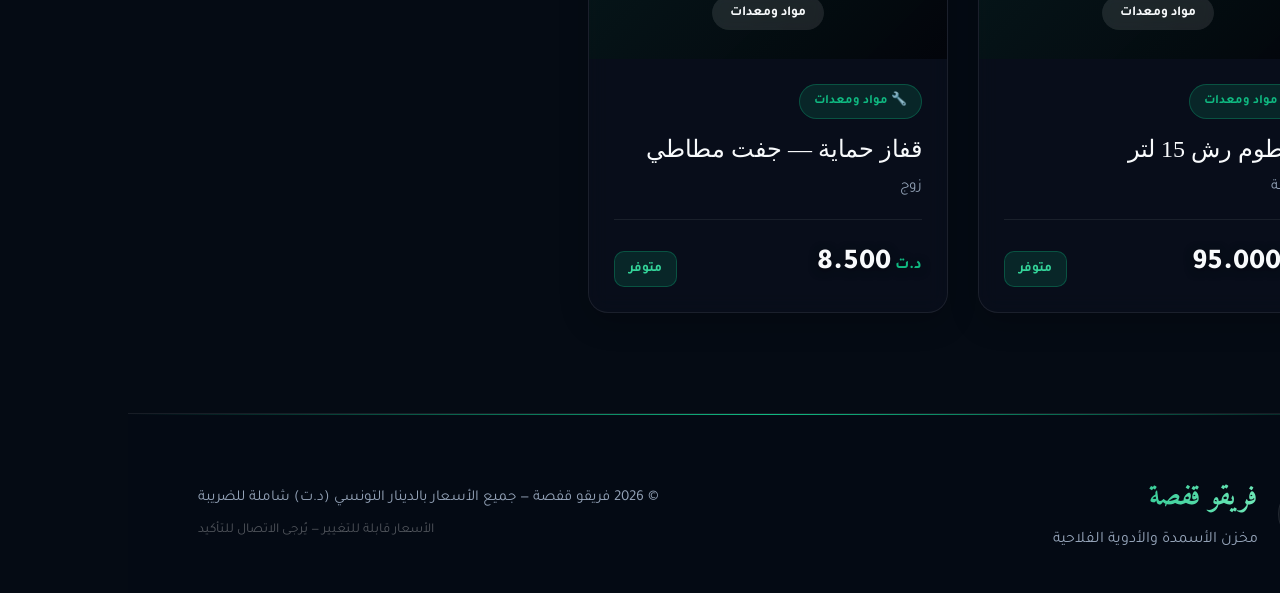
==== commit baf24347: "corection_impimes4" ====
--- a/index.html
+++ b/index.html
@@ -7,7 +7,796 @@
   <link rel="preconnect" href="https://fonts.googleapis.com" />
   <link rel="preconnect" href="https://fonts.gstatic.com" crossorigin />
   <link href="https://fonts.googleapis.com/css2?family=Amiri:wght@400;700&family=Tajawal:wght@300;400;500;700;800&display=swap" rel="stylesheet" />
-  <link rel="stylesheet" href="style.css" />
+  <style>
+/* ===================================================
+   FRIGOGAFSA VITRINE — Premium Dark Theme
+   =================================================== */
+:root {
+  --primary: #10b981;
+  --primary-glow: rgba(16, 185, 129, 0.4);
+  --secondary: #047857;
+  --dark-bg: #050b14;
+  --glass-bg: rgba(10, 15, 30, 0.6);
+  --glass-border: rgba(255, 255, 255, 0.08);
+  --text-main: #f8fafc;
+  --text-muted: #94a3b8;
+  --font-body: 'Tajawal', sans-serif;
+  --font-heading: 'Amiri', serif;
+}
+
+* { box-sizing: border-box; margin: 0; padding: 0; }
+
+body {
+  font-family: var(--font-body);
+  background-color: var(--dark-bg);
+  background-image: 
+    radial-gradient(circle at 15% 50%, rgba(16, 185, 129, 0.15), transparent 25%),
+    radial-gradient(circle at 85% 30%, rgba(4, 120, 87, 0.15), transparent 25%);
+  background-attachment: fixed;
+  color: var(--text-main);
+  direction: rtl;
+  line-height: 1.65;
+  -webkit-font-smoothing: antialiased;
+  min-height: 100vh;
+  display: flex;
+  flex-direction: column;
+  overflow-x: hidden;
+}
+
+/* Background animated shapes */
+body::before, body::after {
+  content: '';
+  position: absolute;
+  width: 40vw;
+  height: 40vw;
+  border-radius: 50%;
+  filter: blur(100px);
+  z-index: -1;
+  animation: float 12s infinite alternate ease-in-out;
+  opacity: 0.5;
+}
+body::before {
+  top: -10%; right: -10%;
+  background: rgba(16, 185, 129, 0.2);
+}
+body::after {
+  bottom: -10%; left: -10%;
+  background: rgba(4, 120, 87, 0.2);
+  animation-delay: -6s;
+}
+
+@keyframes float {
+  0% { transform: translate(0, 0) scale(1); }
+  100% { transform: translate(50px, 50px) scale(1.1); }
+}
+
+.container {
+  width: 100%;
+  max-width: 1600px;
+  margin: 0 auto;
+  padding: 0 40px;
+}
+
+.main {
+  flex-grow: 1;
+  padding: 40px 0 100px;
+}
+
+/* Header */
+.header {
+  position: sticky;
+  top: 0;
+  z-index: 100;
+  background: rgba(5, 11, 20, 0.7);
+  backdrop-filter: blur(20px);
+  -webkit-backdrop-filter: blur(20px);
+  border-bottom: 1px solid var(--glass-border);
+  padding: 15px 0;
+  box-shadow: 0 10px 30px rgba(0, 0, 0, 0.5);
+}
+
+.header-inner {
+  display: flex;
+  justify-content: space-between;
+  align-items: center;
+}
+
+.logo {
+  display: flex;
+  align-items: center;
+  gap: 15px;
+}
+
+.logo-badge {
+  width: 60px;
+  height: 60px;
+  border-radius: 50%;
+  background: linear-gradient(135deg, rgba(255,255,255,0.1), rgba(255,255,255,0));
+  backdrop-filter: blur(10px);
+  border: 1px solid var(--glass-border);
+  display: flex;
+  align-items: center;
+  justify-content: center;
+  overflow: hidden;
+  box-shadow: 0 0 20px rgba(16, 185, 129, 0.2);
+  padding: 5px;
+}
+
+.logo-img {
+  width: 100%;
+  height: 100%;
+  object-fit: contain;
+}
+
+.logo-text {
+  display: flex;
+  flex-direction: column;
+}
+
+.logo-main {
+  font-family: var(--font-heading);
+  font-size: 1.8rem;
+  font-weight: 700;
+  background: linear-gradient(to left, #6ee7b7, #10b981);
+  -webkit-background-clip: text;
+  -webkit-text-fill-color: transparent;
+  line-height: 1.2;
+}
+
+.logo-sub {
+  font-size: 0.85rem;
+  color: var(--text-muted);
+}
+
+.header-nav {
+  display: flex;
+  gap: 15px;
+}
+
+.contact-chip {
+  background: var(--glass-bg);
+  border: 1px solid var(--glass-border);
+  padding: 10px 20px;
+  border-radius: 30px;
+  display: flex;
+  align-items: center;
+  gap: 8px;
+  font-size: 0.9rem;
+  transition: all 0.3s ease;
+  color: var(--text-main);
+}
+.contact-chip:hover {
+  background: rgba(255,255,255,0.1);
+  border-color: var(--primary);
+  transform: translateY(-2px);
+  box-shadow: 0 5px 15px rgba(0,0,0,0.3);
+}
+.contact-chip.highlight {
+  background: linear-gradient(135deg, var(--secondary), var(--primary));
+  color: white;
+  border: none;
+  box-shadow: 0 4px 15px var(--primary-glow);
+}
+.contact-chip.highlight:hover {
+  box-shadow: 0 6px 20px rgba(16, 185, 129, 0.6);
+}
+
+/* Hero */
+.hero-band {
+  padding: 80px 0;
+  position: relative;
+  overflow: hidden;
+  border-bottom: 1px solid var(--glass-border);
+}
+
+.hero-bg-deco {
+  position: absolute;
+  inset: 0;
+  background: url('data:image/svg+xml;utf8,<svg width="100%" height="100%" xmlns="http://www.w3.org/2000/svg"><defs><pattern id="grid" width="40" height="40" patternUnits="userSpaceOnUse"><path d="M 40 0 L 0 0 0 40" fill="none" stroke="rgba(255,255,255,0.03)" stroke-width="1"/></pattern></defs><rect width="100%" height="100%" fill="url(%23grid)" /></svg>');
+  z-index: -1;
+}
+
+.hero-content {
+  display: flex;
+  justify-content: space-between;
+  align-items: center;
+  flex-wrap: wrap;
+  gap: 30px;
+}
+
+.hero-left {
+  flex: 1;
+  min-width: 300px;
+}
+
+.hero-label {
+  display: inline-block;
+  background: rgba(16, 185, 129, 0.15);
+  border: 1px solid rgba(16, 185, 129, 0.3);
+  color: var(--primary);
+  padding: 8px 20px;
+  border-radius: 30px;
+  font-weight: 700;
+  margin-bottom: 25px;
+  letter-spacing: 1px;
+  box-shadow: 0 0 15px rgba(16, 185, 129, 0.2);
+}
+
+.hero-heading {
+  font-family: var(--font-heading);
+  font-size: 4.5rem;
+  line-height: 1.1;
+  margin-bottom: 20px;
+  text-shadow: 0 10px 30px rgba(0,0,0,0.5);
+}
+
+.hero-accent {
+  background: linear-gradient(to left, #a7f3d0, #10b981);
+  -webkit-background-clip: text;
+  -webkit-text-fill-color: transparent;
+}
+
+.hero-sub {
+  font-size: 1.3rem;
+  color: var(--text-muted);
+  max-width: 600px;
+}
+
+.hero-right {
+  display: flex;
+  align-items: center;
+  justify-content: flex-end;
+}
+
+.last-update {
+  display: inline-flex;
+  align-items: center;
+  background: rgba(10, 15, 30, 0.8);
+  border: 1px solid var(--glass-border);
+  padding: 15px 30px;
+  border-radius: 20px;
+  font-size: 1rem;
+  backdrop-filter: blur(10px);
+  color: var(--text-main);
+  box-shadow: 0 10px 30px rgba(0,0,0,0.3);
+  border-right: 4px solid var(--primary);
+}
+
+/* Controls */
+.controls {
+  margin-bottom: 40px;
+  display: flex;
+  flex-direction: column;
+  gap: 25px;
+}
+
+.search-wrap {
+  position: relative;
+  width: 100%;
+}
+
+.search-input {
+  width: 100%;
+  padding: 20px 60px 20px 20px;
+  background: rgba(10, 15, 30, 0.8);
+  border: 1px solid var(--glass-border);
+  border-radius: 15px;
+  color: var(--text-main);
+  font-size: 1.1rem;
+  font-family: var(--font-body);
+  backdrop-filter: blur(10px);
+  transition: all 0.3s ease;
+  box-shadow: 0 10px 30px rgba(0,0,0,0.2);
+}
+
+.search-input:focus {
+  outline: none;
+  border-color: var(--primary);
+  box-shadow: 0 0 25px var(--primary-glow), 0 10px 30px rgba(0,0,0,0.4);
+  background: rgba(10, 15, 30, 0.95);
+}
+
+.search-input::placeholder {
+  color: var(--text-muted);
+}
+
+.search-icon {
+  position: absolute;
+  right: 20px;
+  top: 50%;
+  transform: translateY(-50%);
+  font-size: 1.4rem;
+  color: var(--text-muted);
+}
+
+.search-clear {
+  position: absolute;
+  left: 20px;
+  top: 50%;
+  transform: translateY(-50%);
+  background: rgba(255,255,255,0.1);
+  border: none;
+  color: white;
+  width: 35px;
+  height: 35px;
+  border-radius: 50%;
+  cursor: pointer;
+  display: none;
+  align-items: center;
+  justify-content: center;
+  transition: 0.3s;
+}
+.search-clear.visible { display: flex; }
+.search-clear:hover { background: rgba(239, 68, 68, 0.8); }
+
+.filters {
+  display: flex;
+  gap: 15px;
+  flex-wrap: wrap;
+}
+
+.filter-btn {
+  background: var(--glass-bg);
+  border: 1px solid var(--glass-border);
+  color: var(--text-muted);
+  padding: 12px 25px;
+  border-radius: 12px;
+  font-family: var(--font-body);
+  font-size: 1rem;
+  font-weight: 600;
+  cursor: pointer;
+  transition: all 0.3s ease;
+}
+
+.filter-btn:hover {
+  background: rgba(255,255,255,0.1);
+  color: var(--text-main);
+  transform: translateY(-3px);
+  box-shadow: 0 5px 15px rgba(0,0,0,0.3);
+}
+
+.filter-btn.active {
+  background: linear-gradient(135deg, var(--secondary), var(--primary));
+  border-color: transparent;
+  color: #fff;
+  box-shadow: 0 8px 20px var(--primary-glow);
+}
+
+.stats-bar {
+  margin-bottom: 30px;
+  color: var(--text-muted);
+  font-size: 1.1rem;
+}
+
+/* Grid */
+.products-grid {
+  display: grid;
+  grid-template-columns: repeat(auto-fill, minmax(320px, 1fr));
+  gap: 30px;
+}
+
+/* Product Card */
+.product-card {
+  background: var(--glass-bg);
+  border: 1px solid var(--glass-border);
+  border-radius: 20px;
+  overflow: hidden;
+  backdrop-filter: blur(10px);
+  -webkit-backdrop-filter: blur(10px);
+  transition: all 0.4s cubic-bezier(0.175, 0.885, 0.32, 1.275);
+  cursor: pointer;
+  display: flex;
+  flex-direction: column;
+  box-shadow: 0 10px 30px rgba(0,0,0,0.2);
+  position: relative;
+}
+
+.product-card::before {
+  content: '';
+  position: absolute;
+  top: 0; left: 0; right: 0; bottom: 0;
+  border-radius: 20px;
+  background: linear-gradient(135deg, rgba(255,255,255,0.1), transparent);
+  opacity: 0;
+  transition: 0.4s;
+  pointer-events: none;
+  z-index: 1;
+}
+
+.product-card:hover {
+  transform: translateY(-12px);
+  border-color: var(--primary);
+  box-shadow: 0 20px 40px rgba(0, 0, 0, 0.6), 0 0 20px var(--primary-glow);
+}
+
+.product-card:hover::before {
+  opacity: 1;
+}
+
+.card-image, .card-image-placeholder {
+  height: 240px;
+  width: 100%;
+  display: flex;
+  align-items: center;
+  justify-content: center;
+  background: rgba(0,0,0,0.3);
+  position: relative;
+  overflow: hidden;
+}
+
+.card-image img {
+  width: 100%;
+  height: 100%;
+  object-fit: cover;
+  transition: transform 0.6s ease;
+}
+
+.product-card:hover .card-image img {
+  transform: scale(1.1);
+}
+
+.card-image-placeholder {
+  flex-direction: column;
+  gap: 15px;
+  background: linear-gradient(135deg, rgba(16, 185, 129, 0.1), rgba(0,0,0,0.4));
+}
+.card-image-placeholder .emoji { font-size: 5rem; text-shadow: 0 10px 20px rgba(0,0,0,0.5); }
+.card-image-placeholder .emoji-label {
+  background: rgba(255,255,255,0.1);
+  padding: 6px 18px;
+  border-radius: 20px;
+  font-size: 0.85rem;
+  font-weight: 600;
+  backdrop-filter: blur(5px);
+}
+
+.card-body {
+  padding: 25px;
+  flex-grow: 1;
+  display: flex;
+  flex-direction: column;
+  position: relative;
+  z-index: 2;
+}
+
+.card-category {
+  font-size: 0.8rem;
+  font-weight: 700;
+  background: rgba(16, 185, 129, 0.15);
+  border: 1px solid rgba(16, 185, 129, 0.3);
+  color: var(--primary);
+  padding: 6px 14px;
+  border-radius: 20px;
+  align-self: flex-start;
+  margin-bottom: 15px;
+}
+
+.card-name {
+  font-family: var(--font-heading);
+  font-size: 1.5rem;
+  margin-bottom: 8px;
+  line-height: 1.3;
+  color: var(--text-main);
+}
+
+.card-unit {
+  color: var(--text-muted);
+  font-size: 0.95rem;
+  margin-bottom: 20px;
+}
+
+.card-footer {
+  margin-top: auto;
+  display: flex;
+  justify-content: space-between;
+  align-items: flex-end;
+  padding-top: 20px;
+  border-top: 1px solid var(--glass-border);
+}
+
+.card-price {
+  font-size: 1.8rem;
+  font-weight: 800;
+  color: var(--text-main);
+  direction: ltr;
+  text-shadow: 0 2px 10px rgba(0,0,0,0.5);
+}
+
+.card-price .currency {
+  font-size: 1rem;
+  color: var(--primary);
+  font-weight: 600;
+}
+
+.card-stock {
+  font-size: 0.85rem;
+  padding: 6px 14px;
+  border-radius: 10px;
+  font-weight: 700;
+}
+.stock-ok { background: rgba(16, 185, 129, 0.15); color: #34d399; border: 1px solid rgba(16, 185, 129, 0.3); }
+.stock-low { background: rgba(245, 158, 11, 0.15); color: #fbbf24; border: 1px solid rgba(245, 158, 11, 0.3); }
+.stock-out { background: rgba(239, 68, 68, 0.15); color: #f87171; border: 1px solid rgba(239, 68, 68, 0.3); }
+
+/* Modal */
+.modal-overlay {
+  position: fixed;
+  inset: 0;
+  background: rgba(0,0,0,0.85);
+  backdrop-filter: blur(15px);
+  -webkit-backdrop-filter: blur(15px);
+  z-index: 1000;
+  display: flex;
+  align-items: center;
+  justify-content: center;
+  padding: 20px;
+  opacity: 1;
+  transition: opacity 0.3s ease;
+}
+.modal-overlay.hidden { 
+  opacity: 0;
+  pointer-events: none;
+}
+
+.modal {
+  background: var(--dark-bg);
+  border: 1px solid var(--glass-border);
+  border-radius: 25px;
+  width: 100%;
+  max-width: 650px;
+  max-height: 90vh;
+  overflow-y: auto;
+  position: relative;
+  box-shadow: 0 25px 60px rgba(0,0,0,0.8);
+  transform: translateY(0) scale(1);
+  transition: all 0.4s cubic-bezier(0.175, 0.885, 0.32, 1.275);
+}
+
+.modal-overlay.hidden .modal {
+  transform: translateY(50px) scale(0.95);
+}
+
+.modal-close {
+  position: absolute;
+  top: 20px;
+  left: 20px;
+  background: rgba(10, 15, 30, 0.8);
+  border: 1px solid var(--glass-border);
+  width: 45px;
+  height: 45px;
+  border-radius: 50%;
+  color: white;
+  font-size: 1.2rem;
+  cursor: pointer;
+  z-index: 10;
+  transition: all 0.3s ease;
+  display: flex;
+  align-items: center;
+  justify-content: center;
+  backdrop-filter: blur(5px);
+}
+.modal-close:hover {
+  background: rgba(239, 68, 68, 0.9);
+  border-color: rgba(239, 68, 68, 0.9);
+  transform: rotate(90deg);
+}
+
+.modal-image {
+  width: 100%;
+  height: 350px;
+  background: rgba(0,0,0,0.4);
+}
+
+.modal-content {
+  padding: 40px;
+}
+
+.modal-cat {
+  display: inline-block;
+  background: rgba(16, 185, 129, 0.15);
+  border: 1px solid rgba(16, 185, 129, 0.3);
+  color: var(--primary);
+  padding: 8px 18px;
+  border-radius: 20px;
+  font-size: 0.9rem;
+  font-weight: 700;
+  margin-bottom: 20px;
+}
+
+.modal-name {
+  font-family: var(--font-heading);
+  font-size: 2.5rem;
+  margin-bottom: 15px;
+  line-height: 1.2;
+  color: var(--text-main);
+}
+
+.modal-description {
+  color: var(--text-muted);
+  line-height: 1.8;
+  margin-bottom: 35px;
+  font-size: 1.1rem;
+}
+
+.modal-price-row {
+  background: linear-gradient(135deg, rgba(16, 185, 129, 0.1), rgba(4, 120, 87, 0.1));
+  border: 1px solid rgba(16, 185, 129, 0.3);
+  padding: 30px;
+  border-radius: 20px;
+  display: flex;
+  justify-content: space-between;
+  align-items: center;
+  margin-bottom: 35px;
+  box-shadow: inset 0 0 20px rgba(0,0,0,0.2);
+}
+.modal-price-label { color: var(--text-muted); font-size: 1.1rem; }
+.modal-price-value {
+  font-size: 3rem;
+  font-weight: 800;
+  color: var(--text-main);
+  direction: ltr;
+  text-shadow: 0 4px 15px rgba(16, 185, 129, 0.3);
+}
+.modal-price-value .currency {
+  font-size: 1.2rem;
+  color: var(--primary);
+}
+
+.modal-details {
+  display: grid;
+  grid-template-columns: 1fr 1fr;
+  gap: 20px;
+}
+.detail-item {
+  background: rgba(255,255,255,0.03);
+  border: 1px solid var(--glass-border);
+  padding: 20px;
+  border-radius: 15px;
+}
+.detail-label {
+  font-size: 0.85rem;
+  color: var(--text-muted);
+  margin-bottom: 8px;
+  text-transform: uppercase;
+  letter-spacing: 1px;
+}
+.detail-value { font-size: 1.15rem; font-weight: 600; }
+
+/* Empty State */
+.empty-state {
+  text-align: center;
+  padding: 100px 20px;
+  background: var(--glass-bg);
+  border: 1px solid var(--glass-border);
+  border-radius: 20px;
+  margin-top: 20px;
+}
+.empty-icon { font-size: 6rem; margin-bottom: 25px; opacity: 0.4; filter: grayscale(1); }
+.empty-state h3 { font-size: 2rem; margin-bottom: 15px; font-family: var(--font-heading); }
+.empty-state p { color: var(--text-muted); font-size: 1.1rem; }
+
+/* Footer */
+.footer {
+  margin-top: auto;
+  background: rgba(5, 11, 20, 0.9);
+  border-top: 1px solid var(--glass-border);
+  padding: 60px 0 40px;
+  position: relative;
+  overflow: hidden;
+}
+
+.footer::before {
+  content: '';
+  position: absolute;
+  top: 0; left: 0; right: 0; height: 1px;
+  background: linear-gradient(90deg, transparent, var(--primary), transparent);
+}
+
+.footer-inner {
+  display: flex;
+  justify-content: space-between;
+  align-items: center;
+  flex-wrap: wrap;
+  gap: 40px;
+}
+
+.footer-brand {
+  display: flex;
+  align-items: center;
+  gap: 20px;
+}
+
+.footer-logo {
+  width: 60px;
+  height: 60px;
+  object-fit: contain;
+  background: rgba(255,255,255,0.05);
+  padding: 10px;
+  border-radius: 50%;
+  border: 1px solid var(--glass-border);
+}
+
+.footer-name { 
+  font-family: var(--font-heading); 
+  font-size: 1.8rem; 
+  background: linear-gradient(to left, #6ee7b7, #10b981);
+  -webkit-background-clip: text;
+  -webkit-text-fill-color: transparent;
+  font-weight: 700;
+}
+.footer-tagline { color: var(--text-muted); font-size: 1rem; margin-top: 5px; }
+
+.footer-info { 
+  text-align: left; 
+  color: var(--text-muted); 
+  font-size: 0.95rem; 
+  line-height: 1.6;
+}
+.footer-note {
+  color: rgba(255,255,255,0.3);
+  font-size: 0.85rem;
+  margin-top: 10px;
+}
+
+/* Skeleton */
+.skeleton {
+  background: linear-gradient(90deg, rgba(255,255,255,0.02) 25%, rgba(255,255,255,0.08) 50%, rgba(255,255,255,0.02) 75%);
+  background-size: 200% 100%;
+  animation: shimmer 2s infinite linear;
+  height: 420px;
+  border-color: transparent;
+}
+@keyframes shimmer {
+  0% { background-position: 200% 0; }
+  100% { background-position: -200% 0; }
+}
+
+.hidden { display: none !important; }
+
+/* Responsive */
+@media (max-width: 1400px) {
+  .container { max-width: 1200px; padding: 0 30px; }
+  .hero-heading { font-size: 4rem; }
+  .products-grid { grid-template-columns: repeat(auto-fill, minmax(280px, 1fr)); }
+}
+
+@media (max-width: 1024px) {
+  .hero-heading { font-size: 3.2rem; }
+  .hero-content { flex-direction: column; text-align: center; }
+  .hero-right { justify-content: center; width: 100%; }
+  .search-wrap { max-width: 100%; }
+}
+
+@media (max-width: 768px) {
+  .header-nav { display: none; }
+  .container { padding: 0 20px; }
+  .hero-band { padding: 50px 0; }
+  .hero-heading { font-size: 2.5rem; }
+  .hero-sub { font-size: 1.1rem; }
+  .controls { margin-bottom: 30px; }
+  .search-input { padding: 15px 50px 15px 15px; font-size: 1rem; }
+  .products-grid { grid-template-columns: repeat(auto-fill, minmax(240px, 1fr)); gap: 20px; }
+  .modal-details { grid-template-columns: 1fr; }
+  .footer-inner { flex-direction: column; text-align: center; gap: 25px; }
+  .footer-info { text-align: center; }
+  .modal-content { padding: 30px 20px; }
+  .modal-price-row { padding: 20px; flex-direction: column; gap: 15px; text-align: center; }
+  .modal-name { font-size: 1.8rem; }
+  .modal-price-value { font-size: 2.2rem; }
+}
+
+@media (max-width: 480px) {
+  .hero-heading { font-size: 2rem; }
+  .logo-main { font-size: 1.5rem; }
+  .logo-badge { width: 50px; height: 50px; }
+  .logo-img { width: 40px; height: 40px; }
+  .products-grid { grid-template-columns: 1fr; }
+  .card-image, .card-image-placeholder { height: 200px; }
+  .modal-image { height: 250px; }
+  .filter-btn { padding: 10px 20px; font-size: 0.9rem; }
+}
+
+  </style>
 </head>
 <body>
 
@@ -102,10 +891,10 @@
     <div class="container">
       <div class="footer-inner">
         <div class="footer-brand">
-          <img src="[data-uri]" alt="logo" class="footer-logo" />
+          <img src="[data-uri]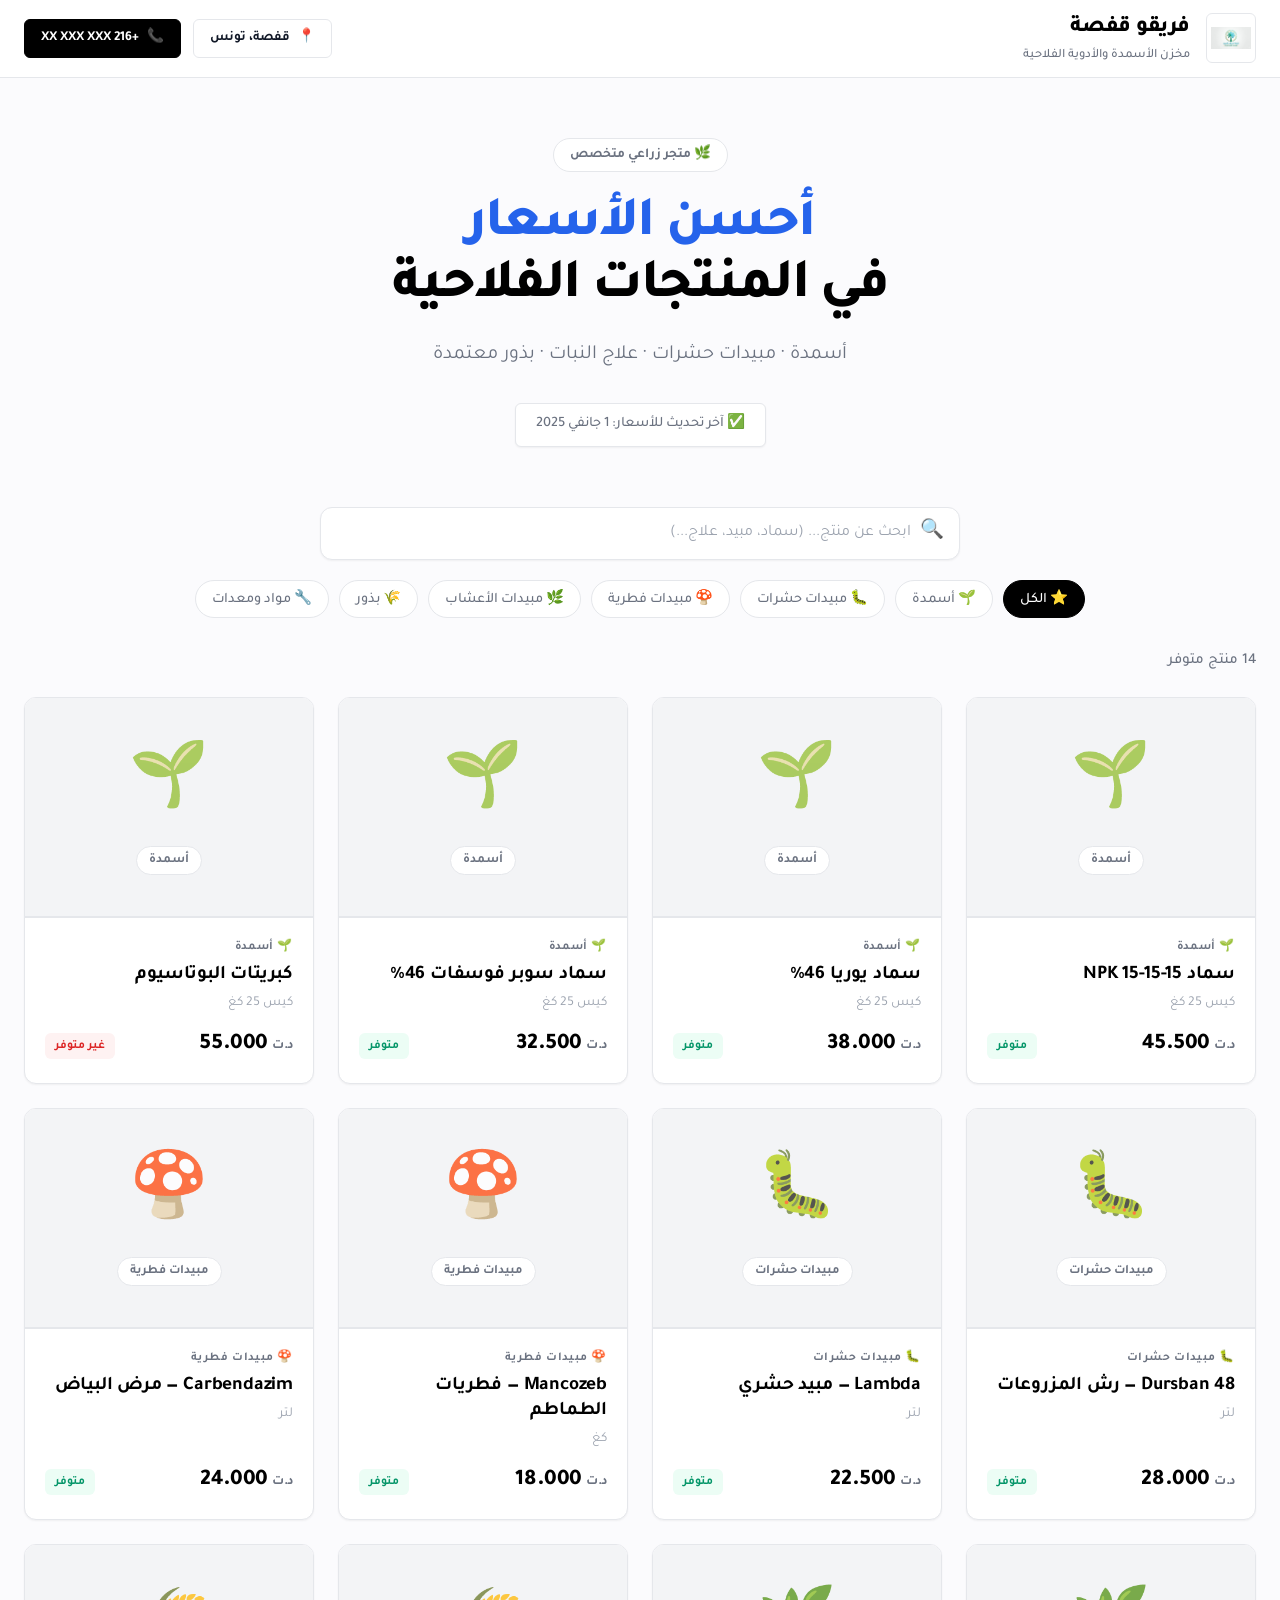
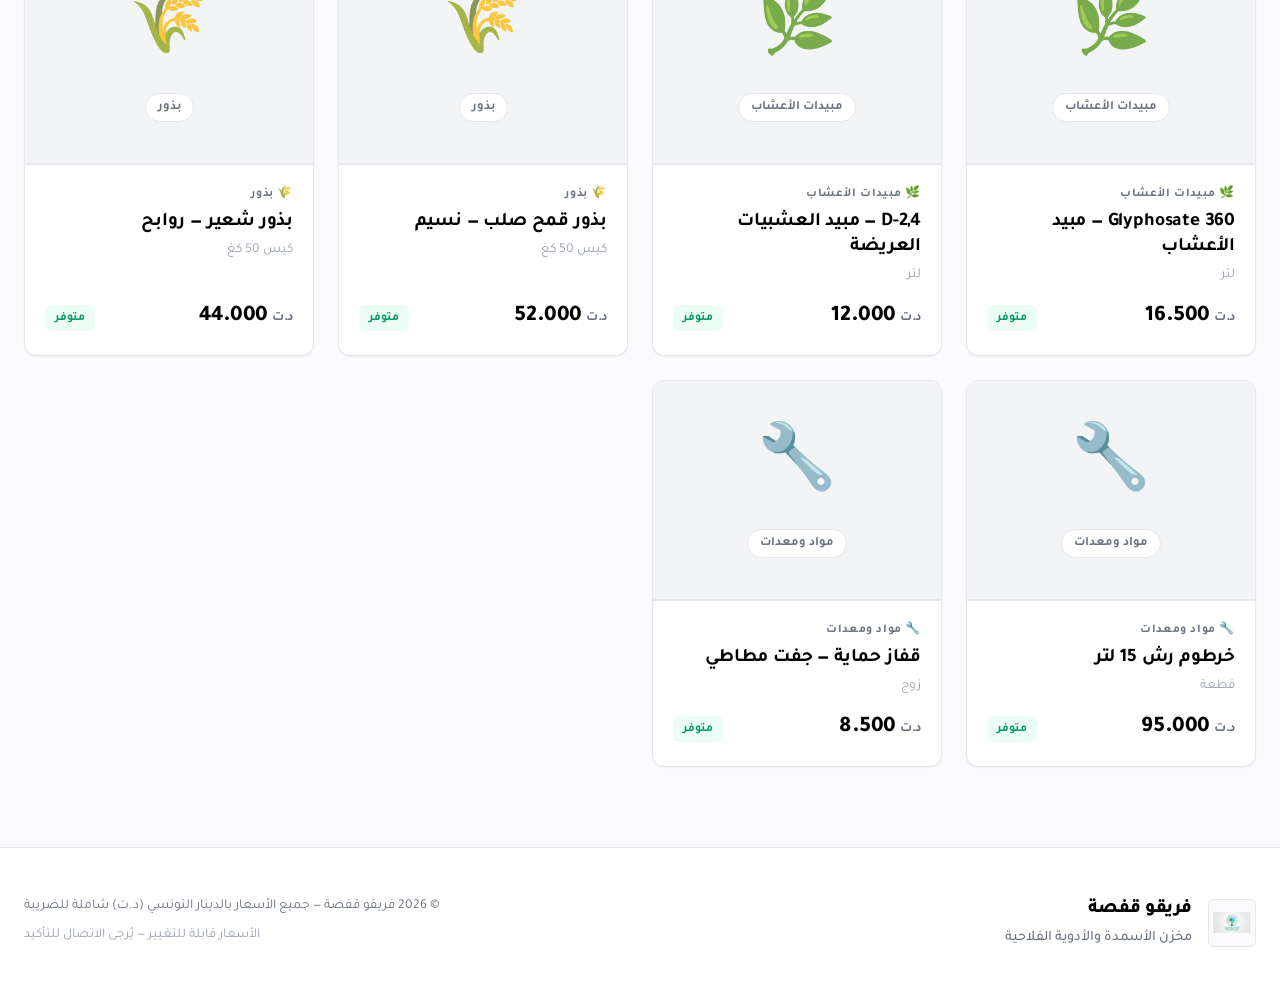
==== commit f6858973: "corection_impimes5" ====
--- a/index.html
+++ b/index.html
@@ -9,77 +9,54 @@
   <link href="https://fonts.googleapis.com/css2?family=Amiri:wght@400;700&family=Tajawal:wght@300;400;500;700;800&display=swap" rel="stylesheet" />
   <style>
 /* ===================================================
-   FRIGOGAFSA VITRINE — Premium Dark Theme
+   FRIGOGAFSA VITRINE — Ultra Pro Minimalist (Apple/Stripe Style)
    =================================================== */
+@import url('https://fonts.googleapis.com/css2?family=Inter:wght@400;500;600;700&family=Tajawal:wght@400;500;700;800&display=swap');
+
 :root {
-  --primary: #10b981;
-  --primary-glow: rgba(16, 185, 129, 0.4);
-  --secondary: #047857;
-  --dark-bg: #050b14;
-  --glass-bg: rgba(10, 15, 30, 0.6);
-  --glass-border: rgba(255, 255, 255, 0.08);
-  --text-main: #f8fafc;
-  --text-muted: #94a3b8;
-  --font-body: 'Tajawal', sans-serif;
-  --font-heading: 'Amiri', serif;
+  --primary: #000000;
+  --primary-hover: #333333;
+  --accent: #2563eb; /* Professional Blue */
+  --bg-body: #fbfbfd;
+  --bg-surface: #ffffff;
+  --border: #e5e7eb;
+  --border-focus: #000000;
+  --text-main: #111827;
+  --text-muted: #6b7280;
+  --text-light: #9ca3af;
+  --font-body: 'Tajawal', 'Inter', sans-serif;
+  --radius-sm: 6px;
+  --radius-md: 12px;
+  --radius-lg: 24px;
+  --shadow-sm: 0 1px 2px 0 rgba(0, 0, 0, 0.05);
+  --shadow-md: 0 4px 6px -1px rgba(0, 0, 0, 0.05), 0 2px 4px -1px rgba(0, 0, 0, 0.03);
+  --shadow-hover: 0 20px 25px -5px rgba(0, 0, 0, 0.05), 0 10px 10px -5px rgba(0, 0, 0, 0.02);
 }
 
 * { box-sizing: border-box; margin: 0; padding: 0; }
 
 body {
   font-family: var(--font-body);
-  background-color: var(--dark-bg);
-  background-image: 
-    radial-gradient(circle at 15% 50%, rgba(16, 185, 129, 0.15), transparent 25%),
-    radial-gradient(circle at 85% 30%, rgba(4, 120, 87, 0.15), transparent 25%);
-  background-attachment: fixed;
+  background-color: var(--bg-body);
   color: var(--text-main);
   direction: rtl;
-  line-height: 1.65;
+  line-height: 1.5;
   -webkit-font-smoothing: antialiased;
   min-height: 100vh;
   display: flex;
   flex-direction: column;
-  overflow-x: hidden;
-}
-
-/* Background animated shapes */
-body::before, body::after {
-  content: '';
-  position: absolute;
-  width: 40vw;
-  height: 40vw;
-  border-radius: 50%;
-  filter: blur(100px);
-  z-index: -1;
-  animation: float 12s infinite alternate ease-in-out;
-  opacity: 0.5;
-}
-body::before {
-  top: -10%; right: -10%;
-  background: rgba(16, 185, 129, 0.2);
-}
-body::after {
-  bottom: -10%; left: -10%;
-  background: rgba(4, 120, 87, 0.2);
-  animation-delay: -6s;
-}
-
-@keyframes float {
-  0% { transform: translate(0, 0) scale(1); }
-  100% { transform: translate(50px, 50px) scale(1.1); }
 }
 
 .container {
   width: 100%;
-  max-width: 1600px;
+  max-width: 1280px;
   margin: 0 auto;
-  padding: 0 40px;
+  padding: 0 24px;
 }
 
 .main {
   flex-grow: 1;
-  padding: 40px 0 100px;
+  padding: 20px 0 80px;
 }
 
 /* Header */
@@ -87,12 +64,11 @@
   position: sticky;
   top: 0;
   z-index: 100;
-  background: rgba(5, 11, 20, 0.7);
-  backdrop-filter: blur(20px);
-  -webkit-backdrop-filter: blur(20px);
-  border-bottom: 1px solid var(--glass-border);
-  padding: 15px 0;
-  box-shadow: 0 10px 30px rgba(0, 0, 0, 0.5);
+  background: rgba(255, 255, 255, 0.85);
+  backdrop-filter: blur(12px);
+  -webkit-backdrop-filter: blur(12px);
+  border-bottom: 1px solid var(--border);
+  padding: 12px 0;
 }
 
 .header-inner {
@@ -104,22 +80,20 @@
 .logo {
   display: flex;
   align-items: center;
-  gap: 15px;
+  gap: 16px;
 }
 
 .logo-badge {
-  width: 60px;
-  height: 60px;
-  border-radius: 50%;
-  background: linear-gradient(135deg, rgba(255,255,255,0.1), rgba(255,255,255,0));
-  backdrop-filter: blur(10px);
-  border: 1px solid var(--glass-border);
+  width: 50px;
+  height: 50px;
+  border-radius: var(--radius-sm);
+  background: var(--bg-surface);
+  border: 1px solid var(--border);
   display: flex;
   align-items: center;
   justify-content: center;
   overflow: hidden;
-  box-shadow: 0 0 20px rgba(16, 185, 129, 0.2);
-  padding: 5px;
+  padding: 4px;
 }
 
 .logo-img {
@@ -134,404 +108,348 @@
 }
 
 .logo-main {
-  font-family: var(--font-heading);
-  font-size: 1.8rem;
-  font-weight: 700;
-  background: linear-gradient(to left, #6ee7b7, #10b981);
-  -webkit-background-clip: text;
-  -webkit-text-fill-color: transparent;
-  line-height: 1.2;
+  font-size: 1.4rem;
+  font-weight: 800;
+  color: var(--primary);
+  letter-spacing: -0.02em;
 }
 
 .logo-sub {
-  font-size: 0.85rem;
-  color: var(--text-muted);
+  font-size: 0.8rem;
+  color: var(--text-muted);
+  font-weight: 500;
 }
 
 .header-nav {
   display: flex;
-  gap: 15px;
+  gap: 12px;
 }
 
 .contact-chip {
-  background: var(--glass-bg);
-  border: 1px solid var(--glass-border);
-  padding: 10px 20px;
-  border-radius: 30px;
+  background: var(--bg-surface);
+  border: 1px solid var(--border);
+  padding: 8px 16px;
+  border-radius: var(--radius-sm);
   display: flex;
   align-items: center;
   gap: 8px;
-  font-size: 0.9rem;
-  transition: all 0.3s ease;
+  font-size: 0.85rem;
+  font-weight: 600;
   color: var(--text-main);
+  transition: all 0.2s ease;
 }
 .contact-chip:hover {
-  background: rgba(255,255,255,0.1);
+  background: var(--bg-body);
+}
+.contact-chip.highlight {
+  background: var(--primary);
+  color: white;
   border-color: var(--primary);
-  transform: translateY(-2px);
-  box-shadow: 0 5px 15px rgba(0,0,0,0.3);
-}
-.contact-chip.highlight {
-  background: linear-gradient(135deg, var(--secondary), var(--primary));
-  color: white;
-  border: none;
-  box-shadow: 0 4px 15px var(--primary-glow);
 }
 .contact-chip.highlight:hover {
-  box-shadow: 0 6px 20px rgba(16, 185, 129, 0.6);
-}
-
-/* Hero */
+  background: var(--primary-hover);
+}
+
+/* Hero Section */
 .hero-band {
-  padding: 80px 0;
-  position: relative;
-  overflow: hidden;
-  border-bottom: 1px solid var(--glass-border);
-}
-
-.hero-bg-deco {
-  position: absolute;
-  inset: 0;
-  background: url('data:image/svg+xml;utf8,<svg width="100%" height="100%" xmlns="http://www.w3.org/2000/svg"><defs><pattern id="grid" width="40" height="40" patternUnits="userSpaceOnUse"><path d="M 40 0 L 0 0 0 40" fill="none" stroke="rgba(255,255,255,0.03)" stroke-width="1"/></pattern></defs><rect width="100%" height="100%" fill="url(%23grid)" /></svg>');
-  z-index: -1;
-}
-
-.hero-content {
-  display: flex;
-  justify-content: space-between;
-  align-items: center;
-  flex-wrap: wrap;
-  gap: 30px;
-}
-
-.hero-left {
-  flex: 1;
-  min-width: 300px;
+  padding: 60px 0 40px;
+  text-align: center;
 }
 
 .hero-label {
   display: inline-block;
-  background: rgba(16, 185, 129, 0.15);
-  border: 1px solid rgba(16, 185, 129, 0.3);
+  background: var(--bg-surface);
+  border: 1px solid var(--border);
+  color: var(--text-muted);
+  padding: 6px 16px;
+  border-radius: 100px;
+  font-size: 0.85rem;
+  font-weight: 600;
+  margin-bottom: 24px;
+}
+
+.hero-heading {
+  font-size: 3.5rem;
+  font-weight: 800;
+  line-height: 1.1;
+  letter-spacing: -0.03em;
+  margin-bottom: 20px;
   color: var(--primary);
-  padding: 8px 20px;
-  border-radius: 30px;
-  font-weight: 700;
-  margin-bottom: 25px;
-  letter-spacing: 1px;
-  box-shadow: 0 0 15px rgba(16, 185, 129, 0.2);
-}
-
-.hero-heading {
-  font-family: var(--font-heading);
-  font-size: 4.5rem;
-  line-height: 1.1;
-  margin-bottom: 20px;
-  text-shadow: 0 10px 30px rgba(0,0,0,0.5);
 }
 
 .hero-accent {
-  background: linear-gradient(to left, #a7f3d0, #10b981);
-  -webkit-background-clip: text;
-  -webkit-text-fill-color: transparent;
+  color: var(--accent);
 }
 
 .hero-sub {
-  font-size: 1.3rem;
+  font-size: 1.25rem;
   color: var(--text-muted);
   max-width: 600px;
-}
-
-.hero-right {
-  display: flex;
-  align-items: center;
-  justify-content: flex-end;
+  margin: 0 auto 32px auto;
+  line-height: 1.6;
 }
 
 .last-update {
   display: inline-flex;
   align-items: center;
-  background: rgba(10, 15, 30, 0.8);
-  border: 1px solid var(--glass-border);
-  padding: 15px 30px;
-  border-radius: 20px;
-  font-size: 1rem;
-  backdrop-filter: blur(10px);
-  color: var(--text-main);
-  box-shadow: 0 10px 30px rgba(0,0,0,0.3);
-  border-right: 4px solid var(--primary);
+  background: var(--bg-surface);
+  border: 1px solid var(--border);
+  padding: 10px 20px;
+  border-radius: var(--radius-sm);
+  font-size: 0.9rem;
+  font-weight: 500;
+  color: var(--text-muted);
+  box-shadow: var(--shadow-sm);
 }
 
 /* Controls */
 .controls {
-  margin-bottom: 40px;
+  margin-bottom: 32px;
   display: flex;
   flex-direction: column;
-  gap: 25px;
+  gap: 20px;
 }
 
 .search-wrap {
   position: relative;
   width: 100%;
+  max-width: 640px;
+  margin: 0 auto;
 }
 
 .search-input {
   width: 100%;
-  padding: 20px 60px 20px 20px;
-  background: rgba(10, 15, 30, 0.8);
-  border: 1px solid var(--glass-border);
-  border-radius: 15px;
+  padding: 16px 48px 16px 20px;
+  background: var(--bg-surface);
+  border: 1px solid var(--border);
+  border-radius: var(--radius-md);
   color: var(--text-main);
-  font-size: 1.1rem;
+  font-size: 1rem;
   font-family: var(--font-body);
-  backdrop-filter: blur(10px);
-  transition: all 0.3s ease;
-  box-shadow: 0 10px 30px rgba(0,0,0,0.2);
+  transition: all 0.2s ease;
+  box-shadow: var(--shadow-sm);
 }
 
 .search-input:focus {
   outline: none;
-  border-color: var(--primary);
-  box-shadow: 0 0 25px var(--primary-glow), 0 10px 30px rgba(0,0,0,0.4);
-  background: rgba(10, 15, 30, 0.95);
+  border-color: var(--border-focus);
+  box-shadow: 0 0 0 1px var(--border-focus);
 }
 
 .search-input::placeholder {
-  color: var(--text-muted);
+  color: var(--text-light);
 }
 
 .search-icon {
   position: absolute;
-  right: 20px;
+  right: 16px;
   top: 50%;
   transform: translateY(-50%);
-  font-size: 1.4rem;
-  color: var(--text-muted);
+  font-size: 1.2rem;
+  color: var(--text-light);
 }
 
 .search-clear {
   position: absolute;
-  left: 20px;
+  left: 16px;
   top: 50%;
   transform: translateY(-50%);
-  background: rgba(255,255,255,0.1);
+  background: var(--border);
   border: none;
-  color: white;
-  width: 35px;
-  height: 35px;
+  color: var(--text-muted);
+  width: 24px;
+  height: 24px;
   border-radius: 50%;
   cursor: pointer;
   display: none;
   align-items: center;
   justify-content: center;
-  transition: 0.3s;
+  font-size: 0.8rem;
+  transition: 0.2s;
 }
 .search-clear.visible { display: flex; }
-.search-clear:hover { background: rgba(239, 68, 68, 0.8); }
+.search-clear:hover { background: var(--text-muted); color: white; }
 
 .filters {
   display: flex;
-  gap: 15px;
+  gap: 10px;
   flex-wrap: wrap;
+  justify-content: center;
 }
 
 .filter-btn {
-  background: var(--glass-bg);
-  border: 1px solid var(--glass-border);
-  color: var(--text-muted);
-  padding: 12px 25px;
-  border-radius: 12px;
+  background: var(--bg-surface);
+  border: 1px solid var(--border);
+  color: var(--text-muted);
+  padding: 8px 16px;
+  border-radius: 100px;
   font-family: var(--font-body);
-  font-size: 1rem;
-  font-weight: 600;
+  font-size: 0.9rem;
+  font-weight: 500;
   cursor: pointer;
-  transition: all 0.3s ease;
+  transition: all 0.2s ease;
 }
 
 .filter-btn:hover {
-  background: rgba(255,255,255,0.1);
+  border-color: var(--text-light);
   color: var(--text-main);
-  transform: translateY(-3px);
-  box-shadow: 0 5px 15px rgba(0,0,0,0.3);
 }
 
 .filter-btn.active {
-  background: linear-gradient(135deg, var(--secondary), var(--primary));
-  border-color: transparent;
+  background: var(--primary);
+  border-color: var(--primary);
   color: #fff;
-  box-shadow: 0 8px 20px var(--primary-glow);
 }
 
 .stats-bar {
-  margin-bottom: 30px;
-  color: var(--text-muted);
-  font-size: 1.1rem;
+  margin-bottom: 24px;
+  color: var(--text-muted);
+  font-size: 0.95rem;
+  font-weight: 500;
 }
 
 /* Grid */
 .products-grid {
   display: grid;
-  grid-template-columns: repeat(auto-fill, minmax(320px, 1fr));
-  gap: 30px;
+  grid-template-columns: repeat(auto-fill, minmax(280px, 1fr));
+  gap: 24px;
 }
 
 /* Product Card */
 .product-card {
-  background: var(--glass-bg);
-  border: 1px solid var(--glass-border);
-  border-radius: 20px;
+  background: var(--bg-surface);
+  border: 1px solid var(--border);
+  border-radius: var(--radius-md);
   overflow: hidden;
-  backdrop-filter: blur(10px);
-  -webkit-backdrop-filter: blur(10px);
-  transition: all 0.4s cubic-bezier(0.175, 0.885, 0.32, 1.275);
+  transition: all 0.3s ease;
   cursor: pointer;
   display: flex;
   flex-direction: column;
-  box-shadow: 0 10px 30px rgba(0,0,0,0.2);
-  position: relative;
-}
-
-.product-card::before {
-  content: '';
-  position: absolute;
-  top: 0; left: 0; right: 0; bottom: 0;
-  border-radius: 20px;
-  background: linear-gradient(135deg, rgba(255,255,255,0.1), transparent);
-  opacity: 0;
-  transition: 0.4s;
-  pointer-events: none;
-  z-index: 1;
+  box-shadow: var(--shadow-sm);
 }
 
 .product-card:hover {
-  transform: translateY(-12px);
-  border-color: var(--primary);
-  box-shadow: 0 20px 40px rgba(0, 0, 0, 0.6), 0 0 20px var(--primary-glow);
-}
-
-.product-card:hover::before {
-  opacity: 1;
+  transform: translateY(-4px);
+  box-shadow: var(--shadow-hover);
+  border-color: var(--text-light);
 }
 
 .card-image, .card-image-placeholder {
-  height: 240px;
+  height: 220px;
   width: 100%;
   display: flex;
   align-items: center;
   justify-content: center;
-  background: rgba(0,0,0,0.3);
+  background: var(--bg-body);
   position: relative;
   overflow: hidden;
+  border-bottom: 1px solid var(--border);
 }
 
 .card-image img {
   width: 100%;
   height: 100%;
   object-fit: cover;
-  transition: transform 0.6s ease;
+  transition: transform 0.5s ease;
 }
 
 .product-card:hover .card-image img {
-  transform: scale(1.1);
+  transform: scale(1.05);
 }
 
 .card-image-placeholder {
   flex-direction: column;
-  gap: 15px;
-  background: linear-gradient(135deg, rgba(16, 185, 129, 0.1), rgba(0,0,0,0.4));
-}
-.card-image-placeholder .emoji { font-size: 5rem; text-shadow: 0 10px 20px rgba(0,0,0,0.5); }
+  gap: 12px;
+  background: #f3f4f6;
+}
+.card-image-placeholder .emoji { font-size: 4rem; opacity: 0.8; }
 .card-image-placeholder .emoji-label {
-  background: rgba(255,255,255,0.1);
-  padding: 6px 18px;
-  border-radius: 20px;
+  background: white;
+  padding: 4px 12px;
+  border-radius: 100px;
+  font-size: 0.8rem;
+  font-weight: 600;
+  color: var(--text-muted);
+  border: 1px solid var(--border);
+}
+
+.card-body {
+  padding: 20px;
+  flex-grow: 1;
+  display: flex;
+  flex-direction: column;
+}
+
+.card-category {
+  font-size: 0.75rem;
+  font-weight: 600;
+  color: var(--text-muted);
+  text-transform: uppercase;
+  letter-spacing: 0.05em;
+  margin-bottom: 8px;
+}
+
+.card-name {
+  font-size: 1.2rem;
+  font-weight: 700;
+  margin-bottom: 4px;
+  line-height: 1.3;
+  color: var(--primary);
+  letter-spacing: -0.01em;
+}
+
+.card-unit {
+  color: var(--text-light);
+  font-size: 0.85rem;
+  margin-bottom: 16px;
+}
+
+.card-footer {
+  margin-top: auto;
+  display: flex;
+  justify-content: space-between;
+  align-items: center;
+}
+
+.card-price {
+  font-size: 1.4rem;
+  font-weight: 800;
+  color: var(--primary);
+  direction: ltr;
+  letter-spacing: -0.02em;
+}
+
+.card-price .currency {
   font-size: 0.85rem;
   font-weight: 600;
-  backdrop-filter: blur(5px);
-}
-
-.card-body {
-  padding: 25px;
-  flex-grow: 1;
-  display: flex;
-  flex-direction: column;
-  position: relative;
-  z-index: 2;
-}
-
-.card-category {
-  font-size: 0.8rem;
-  font-weight: 700;
-  background: rgba(16, 185, 129, 0.15);
-  border: 1px solid rgba(16, 185, 129, 0.3);
-  color: var(--primary);
-  padding: 6px 14px;
-  border-radius: 20px;
-  align-self: flex-start;
-  margin-bottom: 15px;
-}
-
-.card-name {
-  font-family: var(--font-heading);
-  font-size: 1.5rem;
-  margin-bottom: 8px;
-  line-height: 1.3;
-  color: var(--text-main);
-}
-
-.card-unit {
-  color: var(--text-muted);
-  font-size: 0.95rem;
-  margin-bottom: 20px;
-}
-
-.card-footer {
-  margin-top: auto;
-  display: flex;
-  justify-content: space-between;
-  align-items: flex-end;
-  padding-top: 20px;
-  border-top: 1px solid var(--glass-border);
-}
-
-.card-price {
-  font-size: 1.8rem;
-  font-weight: 800;
-  color: var(--text-main);
-  direction: ltr;
-  text-shadow: 0 2px 10px rgba(0,0,0,0.5);
-}
-
-.card-price .currency {
-  font-size: 1rem;
-  color: var(--primary);
+  color: var(--text-muted);
+  margin-left: 2px;
+}
+
+.card-stock {
+  font-size: 0.75rem;
+  padding: 4px 10px;
+  border-radius: var(--radius-sm);
   font-weight: 600;
 }
-
-.card-stock {
-  font-size: 0.85rem;
-  padding: 6px 14px;
-  border-radius: 10px;
-  font-weight: 700;
-}
-.stock-ok { background: rgba(16, 185, 129, 0.15); color: #34d399; border: 1px solid rgba(16, 185, 129, 0.3); }
-.stock-low { background: rgba(245, 158, 11, 0.15); color: #fbbf24; border: 1px solid rgba(245, 158, 11, 0.3); }
-.stock-out { background: rgba(239, 68, 68, 0.15); color: #f87171; border: 1px solid rgba(239, 68, 68, 0.3); }
+.stock-ok { background: #ecfdf5; color: #059669; }
+.stock-low { background: #fffbeb; color: #d97706; }
+.stock-out { background: #fef2f2; color: #dc2626; }
 
 /* Modal */
 .modal-overlay {
   position: fixed;
   inset: 0;
-  background: rgba(0,0,0,0.85);
-  backdrop-filter: blur(15px);
-  -webkit-backdrop-filter: blur(15px);
+  background: rgba(17, 24, 39, 0.4);
+  backdrop-filter: blur(4px);
+  -webkit-backdrop-filter: blur(4px);
   z-index: 1000;
   display: flex;
   align-items: center;
   justify-content: center;
-  padding: 20px;
+  padding: 16px;
   opacity: 1;
-  transition: opacity 0.3s ease;
+  transition: opacity 0.2s ease;
 }
 .modal-overlay.hidden { 
   opacity: 0;
@@ -539,212 +457,190 @@
 }
 
 .modal {
-  background: var(--dark-bg);
-  border: 1px solid var(--glass-border);
-  border-radius: 25px;
+  background: var(--bg-surface);
+  border-radius: var(--radius-md);
   width: 100%;
-  max-width: 650px;
+  max-width: 600px;
   max-height: 90vh;
   overflow-y: auto;
   position: relative;
-  box-shadow: 0 25px 60px rgba(0,0,0,0.8);
+  box-shadow: var(--shadow-hover);
   transform: translateY(0) scale(1);
-  transition: all 0.4s cubic-bezier(0.175, 0.885, 0.32, 1.275);
+  transition: all 0.3s cubic-bezier(0.16, 1, 0.3, 1);
 }
 
 .modal-overlay.hidden .modal {
-  transform: translateY(50px) scale(0.95);
+  transform: translateY(20px) scale(0.98);
 }
 
 .modal-close {
   position: absolute;
-  top: 20px;
-  left: 20px;
-  background: rgba(10, 15, 30, 0.8);
-  border: 1px solid var(--glass-border);
-  width: 45px;
-  height: 45px;
+  top: 16px;
+  left: 16px;
+  background: var(--bg-surface);
+  border: 1px solid var(--border);
+  width: 36px;
+  height: 36px;
   border-radius: 50%;
-  color: white;
-  font-size: 1.2rem;
+  color: var(--text-muted);
+  font-size: 1rem;
   cursor: pointer;
   z-index: 10;
-  transition: all 0.3s ease;
+  transition: all 0.2s ease;
   display: flex;
   align-items: center;
   justify-content: center;
-  backdrop-filter: blur(5px);
+  box-shadow: var(--shadow-sm);
 }
 .modal-close:hover {
-  background: rgba(239, 68, 68, 0.9);
-  border-color: rgba(239, 68, 68, 0.9);
-  transform: rotate(90deg);
+  background: var(--bg-body);
+  color: var(--primary);
 }
 
 .modal-image {
   width: 100%;
-  height: 350px;
-  background: rgba(0,0,0,0.4);
+  height: 320px;
+  background: var(--bg-body);
+  border-bottom: 1px solid var(--border);
 }
 
 .modal-content {
-  padding: 40px;
+  padding: 32px;
 }
 
 .modal-cat {
   display: inline-block;
-  background: rgba(16, 185, 129, 0.15);
-  border: 1px solid rgba(16, 185, 129, 0.3);
+  font-size: 0.8rem;
+  font-weight: 600;
+  color: var(--accent);
+  text-transform: uppercase;
+  letter-spacing: 0.05em;
+  margin-bottom: 12px;
+}
+
+.modal-name {
+  font-size: 2rem;
+  font-weight: 800;
+  margin-bottom: 12px;
+  line-height: 1.2;
   color: var(--primary);
-  padding: 8px 18px;
-  border-radius: 20px;
-  font-size: 0.9rem;
-  font-weight: 700;
-  margin-bottom: 20px;
-}
-
-.modal-name {
-  font-family: var(--font-heading);
-  font-size: 2.5rem;
-  margin-bottom: 15px;
-  line-height: 1.2;
-  color: var(--text-main);
+  letter-spacing: -0.02em;
 }
 
 .modal-description {
   color: var(--text-muted);
-  line-height: 1.8;
-  margin-bottom: 35px;
-  font-size: 1.1rem;
+  line-height: 1.6;
+  margin-bottom: 32px;
+  font-size: 1rem;
 }
 
 .modal-price-row {
-  background: linear-gradient(135deg, rgba(16, 185, 129, 0.1), rgba(4, 120, 87, 0.1));
-  border: 1px solid rgba(16, 185, 129, 0.3);
-  padding: 30px;
-  border-radius: 20px;
+  background: var(--bg-body);
+  border: 1px solid var(--border);
+  padding: 24px;
+  border-radius: var(--radius-sm);
   display: flex;
   justify-content: space-between;
   align-items: center;
-  margin-bottom: 35px;
-  box-shadow: inset 0 0 20px rgba(0,0,0,0.2);
-}
-.modal-price-label { color: var(--text-muted); font-size: 1.1rem; }
+  margin-bottom: 32px;
+}
+.modal-price-label { color: var(--text-muted); font-size: 0.95rem; font-weight: 500; }
 .modal-price-value {
-  font-size: 3rem;
+  font-size: 2.5rem;
   font-weight: 800;
-  color: var(--text-main);
+  color: var(--primary);
   direction: ltr;
-  text-shadow: 0 4px 15px rgba(16, 185, 129, 0.3);
+  letter-spacing: -0.03em;
 }
 .modal-price-value .currency {
-  font-size: 1.2rem;
-  color: var(--primary);
+  font-size: 1rem;
+  color: var(--text-muted);
+  font-weight: 600;
 }
 
 .modal-details {
   display: grid;
   grid-template-columns: 1fr 1fr;
-  gap: 20px;
+  gap: 16px;
 }
 .detail-item {
-  background: rgba(255,255,255,0.03);
-  border: 1px solid var(--glass-border);
-  padding: 20px;
-  border-radius: 15px;
+  border-bottom: 1px solid var(--border);
+  padding-bottom: 12px;
 }
 .detail-label {
-  font-size: 0.85rem;
-  color: var(--text-muted);
-  margin-bottom: 8px;
-  text-transform: uppercase;
-  letter-spacing: 1px;
-}
-.detail-value { font-size: 1.15rem; font-weight: 600; }
+  font-size: 0.8rem;
+  color: var(--text-muted);
+  margin-bottom: 4px;
+  font-weight: 500;
+}
+.detail-value { font-size: 1rem; font-weight: 600; color: var(--primary); }
 
 /* Empty State */
 .empty-state {
   text-align: center;
-  padding: 100px 20px;
-  background: var(--glass-bg);
-  border: 1px solid var(--glass-border);
-  border-radius: 20px;
-  margin-top: 20px;
-}
-.empty-icon { font-size: 6rem; margin-bottom: 25px; opacity: 0.4; filter: grayscale(1); }
-.empty-state h3 { font-size: 2rem; margin-bottom: 15px; font-family: var(--font-heading); }
-.empty-state p { color: var(--text-muted); font-size: 1.1rem; }
+  padding: 80px 20px;
+}
+.empty-icon { font-size: 4rem; margin-bottom: 20px; opacity: 0.3; filter: grayscale(1); }
+.empty-state h3 { font-size: 1.5rem; font-weight: 700; margin-bottom: 8px; color: var(--primary); }
+.empty-state p { color: var(--text-muted); font-size: 1rem; }
 
 /* Footer */
 .footer {
-  margin-top: auto;
-  background: rgba(5, 11, 20, 0.9);
-  border-top: 1px solid var(--glass-border);
-  padding: 60px 0 40px;
-  position: relative;
-  overflow: hidden;
-}
-
-.footer::before {
-  content: '';
-  position: absolute;
-  top: 0; left: 0; right: 0; height: 1px;
-  background: linear-gradient(90deg, transparent, var(--primary), transparent);
+  background: var(--bg-surface);
+  border-top: 1px solid var(--border);
+  padding: 48px 0;
 }
 
 .footer-inner {
   display: flex;
   justify-content: space-between;
+  align-items: flex-start;
+  flex-wrap: wrap;
+  gap: 32px;
+}
+
+.footer-brand {
+  display: flex;
   align-items: center;
-  flex-wrap: wrap;
-  gap: 40px;
-}
-
-.footer-brand {
-  display: flex;
-  align-items: center;
-  gap: 20px;
+  gap: 16px;
 }
 
 .footer-logo {
-  width: 60px;
-  height: 60px;
+  width: 48px;
+  height: 48px;
   object-fit: contain;
-  background: rgba(255,255,255,0.05);
-  padding: 10px;
-  border-radius: 50%;
-  border: 1px solid var(--glass-border);
+  background: var(--bg-body);
+  border: 1px solid var(--border);
+  border-radius: var(--radius-sm);
+  padding: 4px;
 }
 
 .footer-name { 
-  font-family: var(--font-heading); 
-  font-size: 1.8rem; 
-  background: linear-gradient(to left, #6ee7b7, #10b981);
-  -webkit-background-clip: text;
-  -webkit-text-fill-color: transparent;
-  font-weight: 700;
-}
-.footer-tagline { color: var(--text-muted); font-size: 1rem; margin-top: 5px; }
+  font-size: 1.2rem; 
+  color: var(--primary);
+  font-weight: 800;
+  letter-spacing: -0.02em;
+}
+.footer-tagline { color: var(--text-muted); font-size: 0.9rem; margin-top: 4px; font-weight: 500; }
 
 .footer-info { 
   text-align: left; 
   color: var(--text-muted); 
-  font-size: 0.95rem; 
+  font-size: 0.85rem; 
   line-height: 1.6;
 }
 .footer-note {
-  color: rgba(255,255,255,0.3);
-  font-size: 0.85rem;
-  margin-top: 10px;
+  color: var(--text-light);
+  margin-top: 8px;
 }
 
 /* Skeleton */
 .skeleton {
-  background: linear-gradient(90deg, rgba(255,255,255,0.02) 25%, rgba(255,255,255,0.08) 50%, rgba(255,255,255,0.02) 75%);
+  background: linear-gradient(90deg, #f3f4f6 25%, #e5e7eb 50%, #f3f4f6 75%);
   background-size: 200% 100%;
-  animation: shimmer 2s infinite linear;
-  height: 420px;
-  border-color: transparent;
+  animation: shimmer 1.5s infinite linear;
+  height: 380px;
+  border-color: var(--border);
 }
 @keyframes shimmer {
   0% { background-position: 200% 0; }
@@ -754,46 +650,28 @@
 .hidden { display: none !important; }
 
 /* Responsive */
-@media (max-width: 1400px) {
-  .container { max-width: 1200px; padding: 0 30px; }
-  .hero-heading { font-size: 4rem; }
-  .products-grid { grid-template-columns: repeat(auto-fill, minmax(280px, 1fr)); }
-}
-
 @media (max-width: 1024px) {
-  .hero-heading { font-size: 3.2rem; }
-  .hero-content { flex-direction: column; text-align: center; }
-  .hero-right { justify-content: center; width: 100%; }
-  .search-wrap { max-width: 100%; }
+  .hero-heading { font-size: 3rem; }
+  .hero-sub { font-size: 1.1rem; }
 }
 
 @media (max-width: 768px) {
   .header-nav { display: none; }
-  .container { padding: 0 20px; }
-  .hero-band { padding: 50px 0; }
-  .hero-heading { font-size: 2.5rem; }
-  .hero-sub { font-size: 1.1rem; }
-  .controls { margin-bottom: 30px; }
-  .search-input { padding: 15px 50px 15px 15px; font-size: 1rem; }
-  .products-grid { grid-template-columns: repeat(auto-fill, minmax(240px, 1fr)); gap: 20px; }
-  .modal-details { grid-template-columns: 1fr; }
-  .footer-inner { flex-direction: column; text-align: center; gap: 25px; }
-  .footer-info { text-align: center; }
-  .modal-content { padding: 30px 20px; }
-  .modal-price-row { padding: 20px; flex-direction: column; gap: 15px; text-align: center; }
-  .modal-name { font-size: 1.8rem; }
-  .modal-price-value { font-size: 2.2rem; }
+  .hero-band { padding: 40px 0; }
+  .hero-heading { font-size: 2.25rem; }
+  .products-grid { grid-template-columns: repeat(auto-fill, minmax(240px, 1fr)); gap: 16px; }
+  .footer-inner { flex-direction: column; gap: 24px; }
+  .modal-content { padding: 24px; }
+  .modal-price-row { padding: 16px; flex-direction: column; gap: 8px; align-items: flex-start; }
+  .modal-name { font-size: 1.5rem; }
+  .modal-price-value { font-size: 2rem; }
 }
 
 @media (max-width: 480px) {
-  .hero-heading { font-size: 2rem; }
-  .logo-main { font-size: 1.5rem; }
-  .logo-badge { width: 50px; height: 50px; }
-  .logo-img { width: 40px; height: 40px; }
+  .hero-heading { font-size: 1.8rem; }
   .products-grid { grid-template-columns: 1fr; }
   .card-image, .card-image-placeholder { height: 200px; }
-  .modal-image { height: 250px; }
-  .filter-btn { padding: 10px 20px; font-size: 0.9rem; }
+  .modal-image { height: 240px; }
 }
 
   </style>
@@ -1294,18 +1172,18 @@
 
     const imageHtml = p.image
       ? `<img src="${escHtml(p.image)}" alt="${escHtml(p.nom)}" style="width:100%;height:350px;object-fit:cover;" />`
-      : `<div class="modal-image" style="height:350px;display:flex;align-items:center;justify-content:center;font-size:5rem;background:linear-gradient(135deg,rgba(16,185,129,0.1),rgba(0,0,0,0.4));">${catIcon}</div>`;
+      : `<div class="modal-image" style="height:320px;display:flex;align-items:center;justify-content:center;font-size:5rem;background:#f3f4f6;">${catIcon}</div>`;
 
     let stockLabel, stockColor;
     if (p.disponible === false) {
       stockLabel = "غير متوفر حالياً";
-      stockColor = "#f87171";
+      stockColor = "#dc2626";
     } else if (p.disponible === "low") {
       stockLabel = "كمية محدودة — اتصل للتأكيد";
-      stockColor = "#fbbf24";
+      stockColor = "#d97706";
     } else {
       stockLabel = "متوفر في المخزن";
-      stockColor = "#34d399";
+      stockColor = "#059669";
     }
 
     modalBody.innerHTML = `
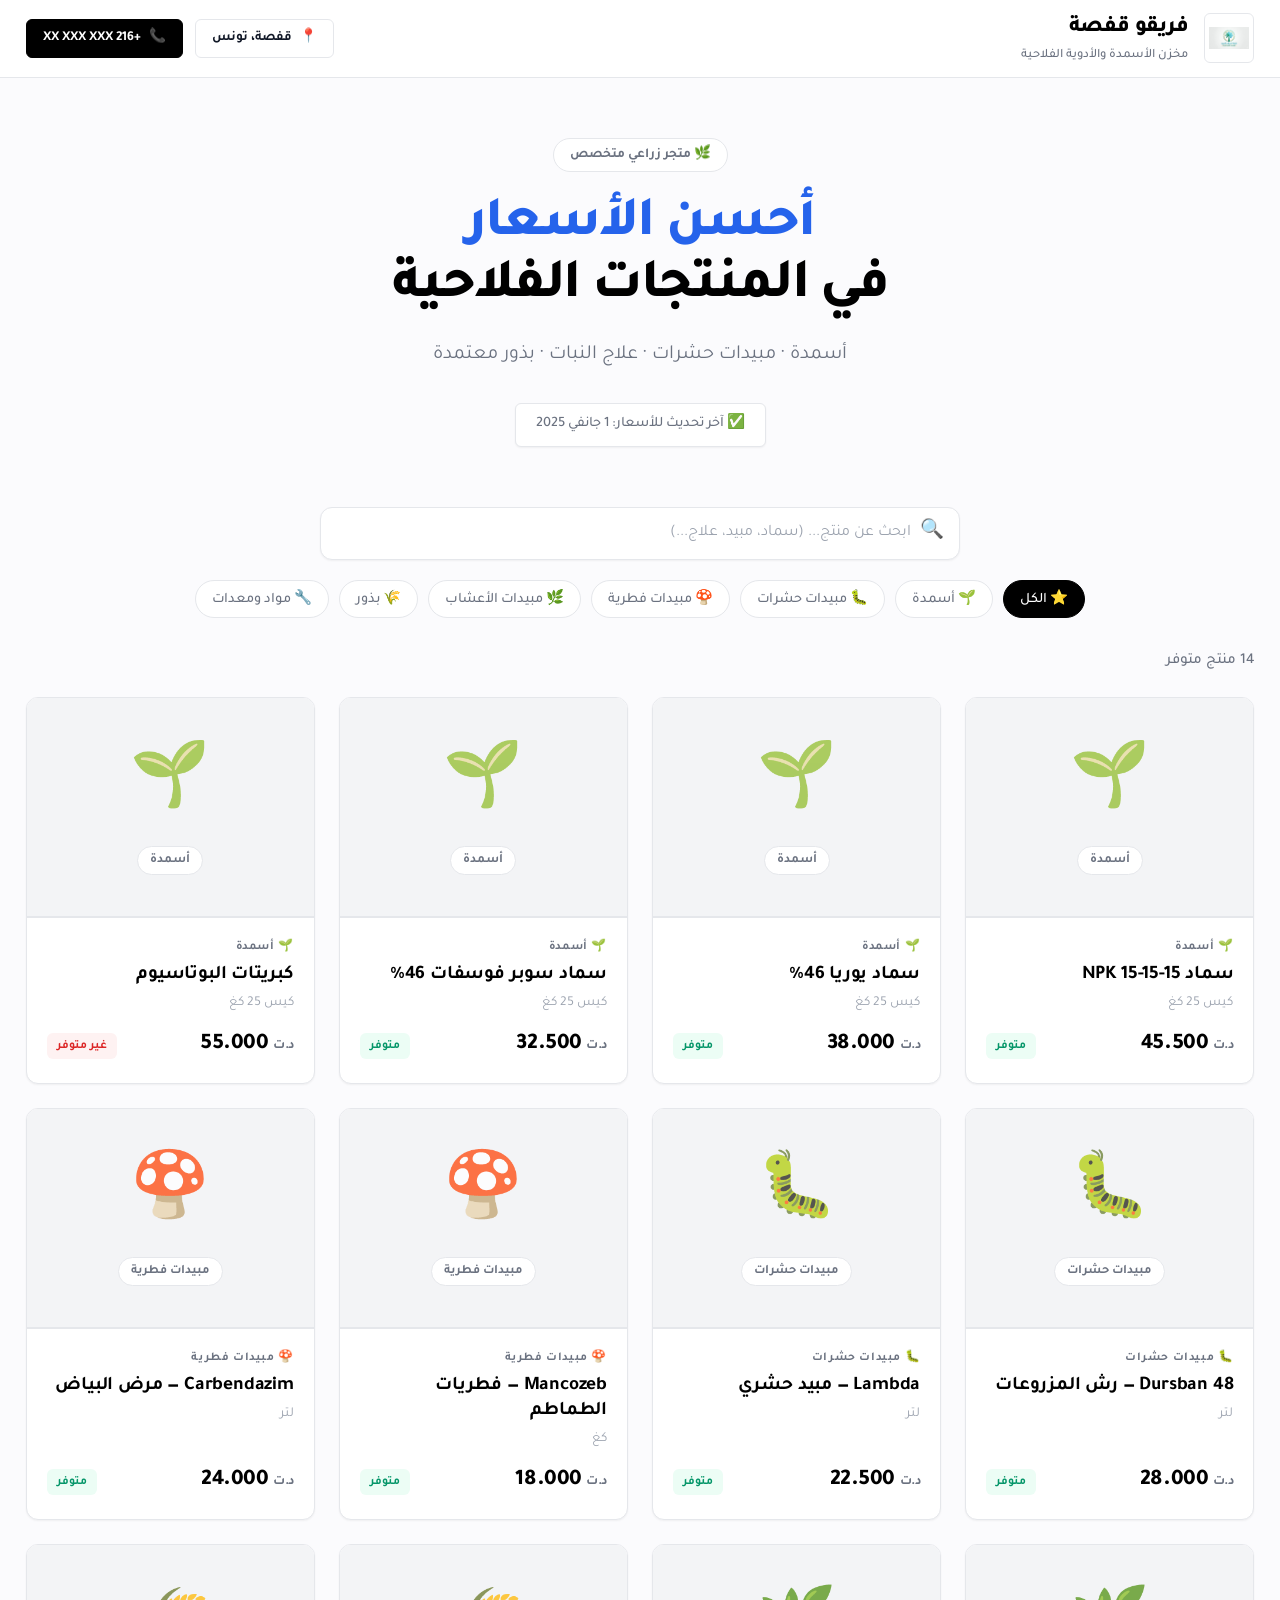
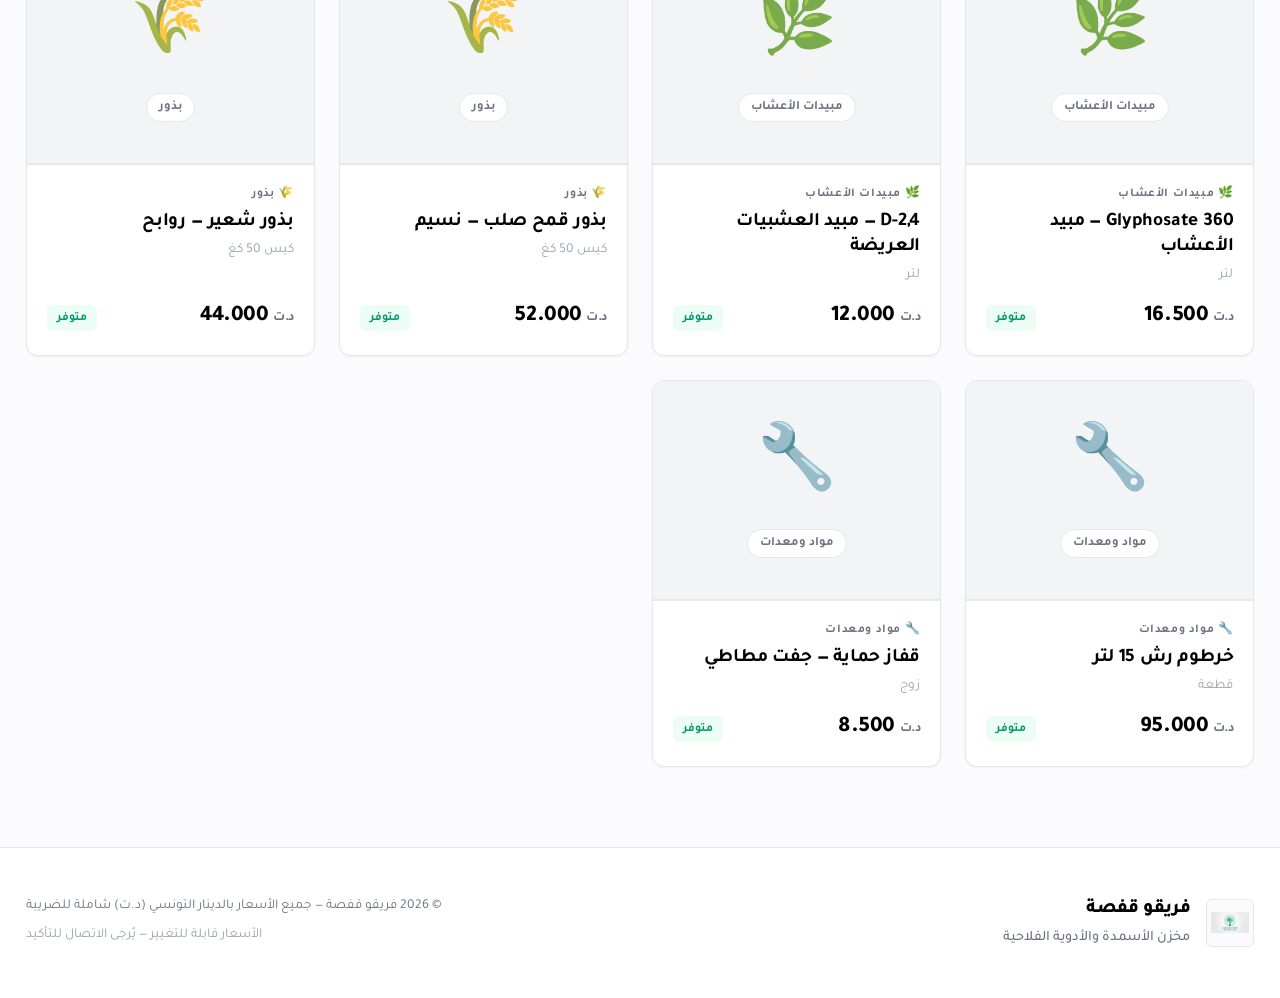
==== commit 2606cf52: "corection_impimes6" ====
--- a/index.html
+++ b/index.html
@@ -49,9 +49,9 @@
 
 .container {
   width: 100%;
-  max-width: 1280px;
+  max-width: 96%;
   margin: 0 auto;
-  padding: 0 24px;
+  padding: 0;
 }
 
 .main {
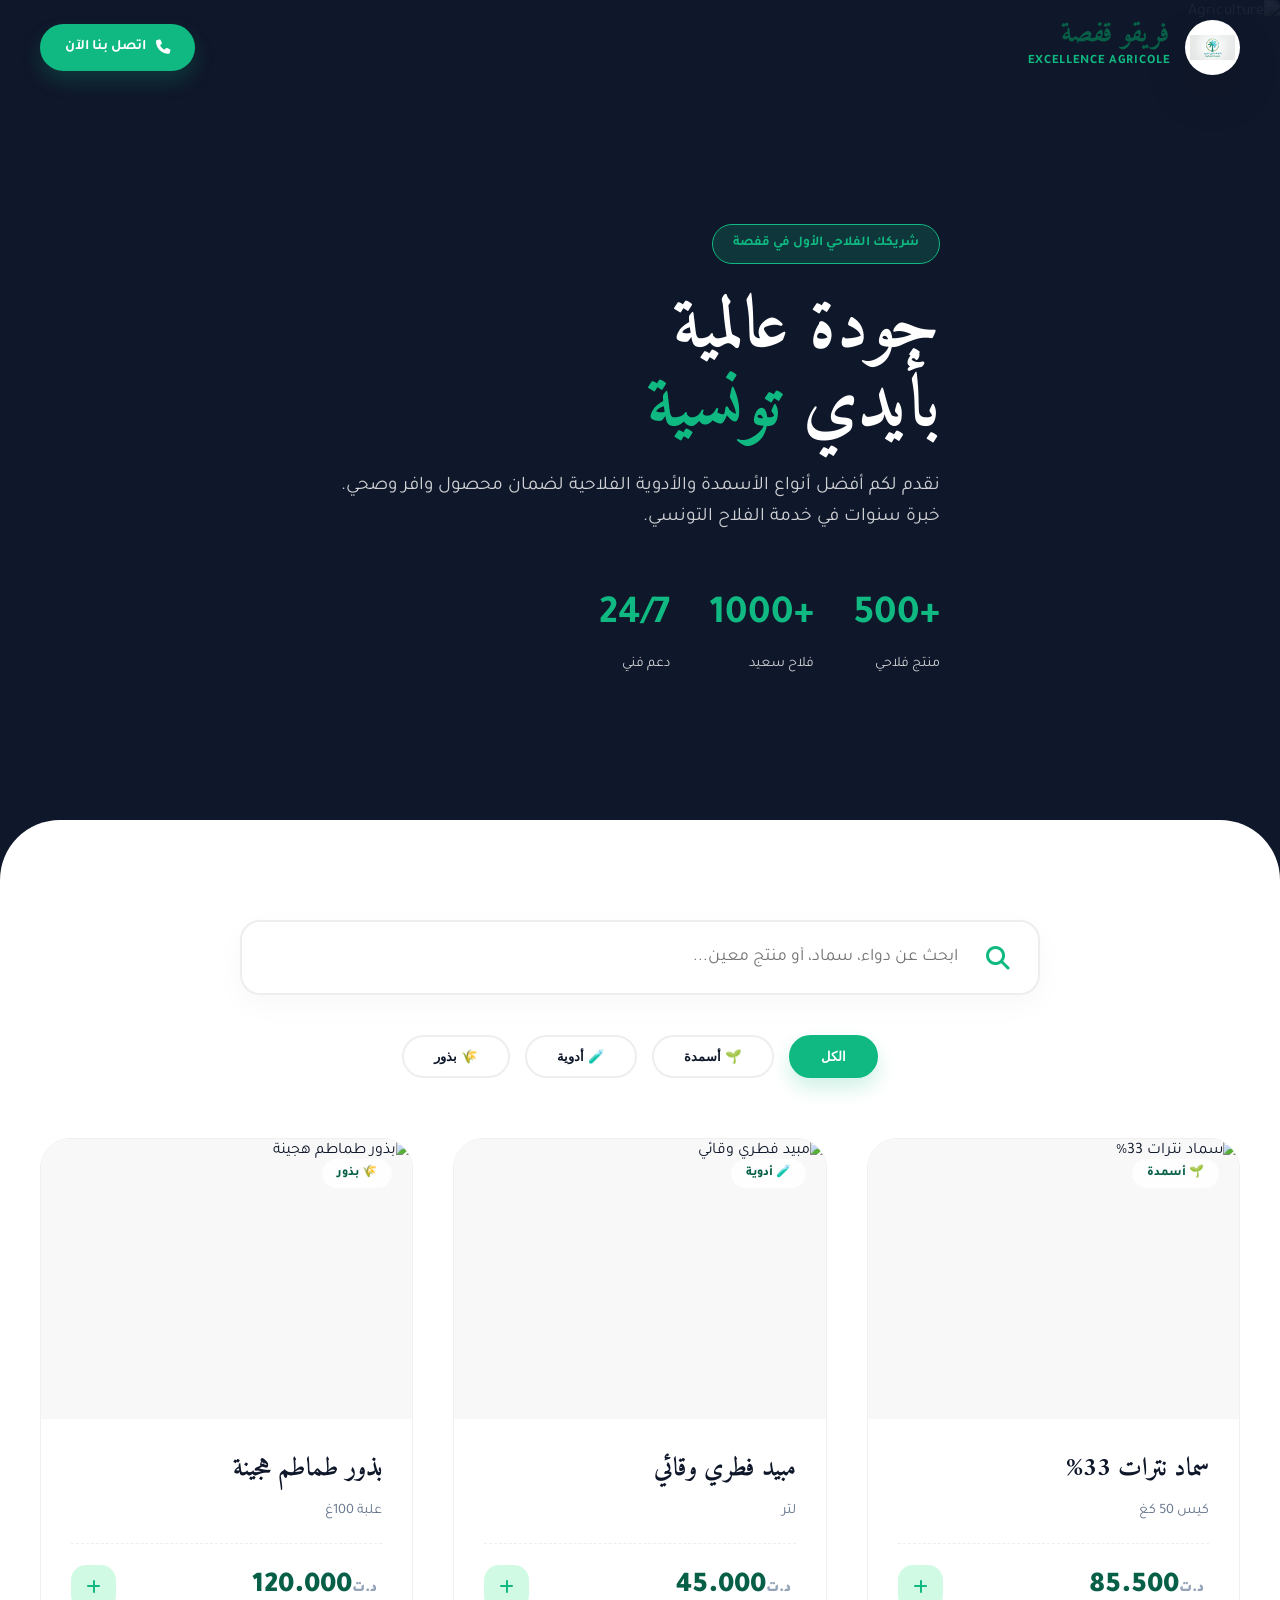
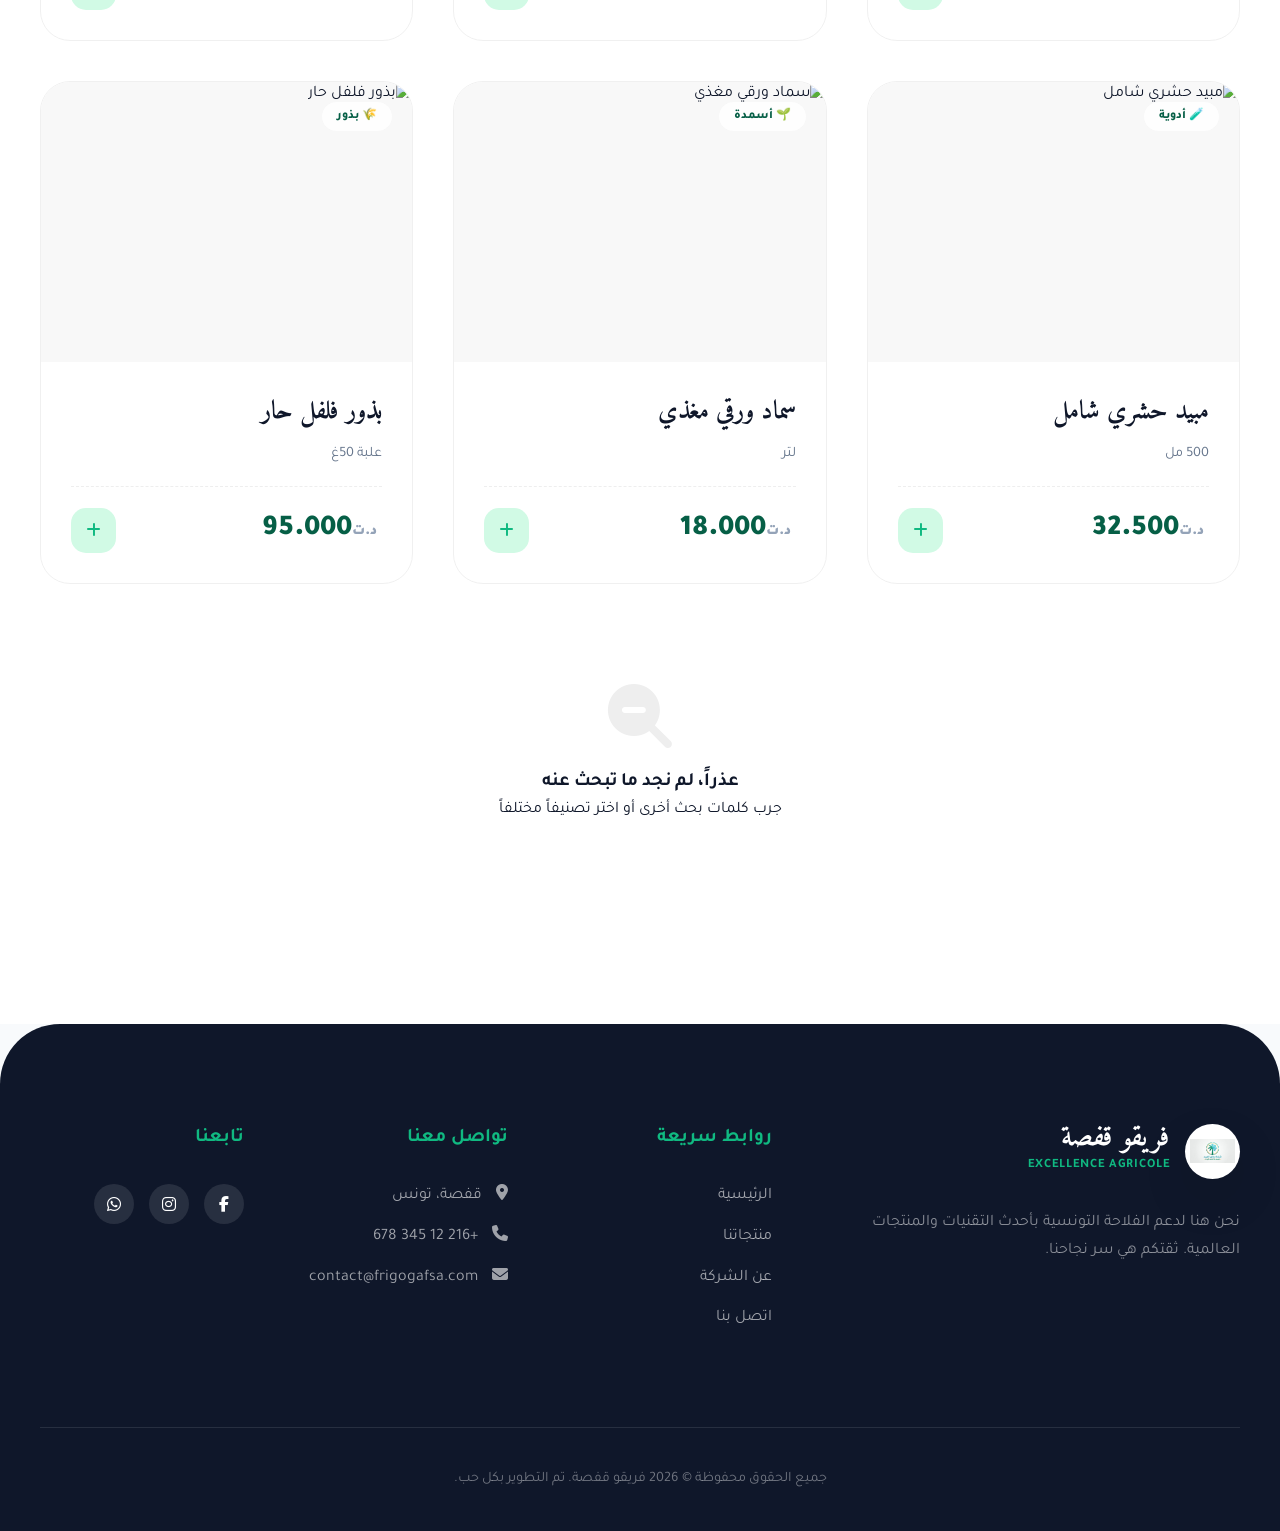
==== commit c99b9a25: "corection_impimes7" ====
--- a/index.html
+++ b/index.html
@@ -3,1252 +3,873 @@
 <head>
   <meta charset="UTF-8" />
   <meta name="viewport" content="width=device-width, initial-scale=1.0" />
-  <title>فريقو قفصة — مخزن الأسمدة والأدوية الفلاحية</title>
+  <title>فريقو قفصة — تجربة فلاحية فريدة</title>
   <link rel="preconnect" href="https://fonts.googleapis.com" />
   <link rel="preconnect" href="https://fonts.gstatic.com" crossorigin />
-  <link href="https://fonts.googleapis.com/css2?family=Amiri:wght@400;700&family=Tajawal:wght@300;400;500;700;800&display=swap" rel="stylesheet" />
+  <link href="https://fonts.googleapis.com/css2?family=Amiri:wght@400;700&family=Tajawal:wght@300;400;500;700;800;900&display=swap" rel="stylesheet" />
+  <!-- Font Awesome for Icons -->
+  <link rel="stylesheet" href="https://cdnjs.cloudflare.com/ajax/libs/font-awesome/6.4.0/css/all.min.css" />
+  <!-- AOS for Scroll Animations -->
+  <link href="https://unpkg.com/aos@2.3.1/dist/aos.css" rel="stylesheet">
+  
   <style>
-/* ===================================================
-   FRIGOGAFSA VITRINE — Ultra Pro Minimalist (Apple/Stripe Style)
-   =================================================== */
-@import url('https://fonts.googleapis.com/css2?family=Inter:wght@400;500;600;700&family=Tajawal:wght@400;500;700;800&display=swap');
-
-:root {
-  --primary: #000000;
-  --primary-hover: #333333;
-  --accent: #2563eb; /* Professional Blue */
-  --bg-body: #fbfbfd;
-  --bg-surface: #ffffff;
-  --border: #e5e7eb;
-  --border-focus: #000000;
-  --text-main: #111827;
-  --text-muted: #6b7280;
-  --text-light: #9ca3af;
-  --font-body: 'Tajawal', 'Inter', sans-serif;
-  --radius-sm: 6px;
-  --radius-md: 12px;
-  --radius-lg: 24px;
-  --shadow-sm: 0 1px 2px 0 rgba(0, 0, 0, 0.05);
-  --shadow-md: 0 4px 6px -1px rgba(0, 0, 0, 0.05), 0 2px 4px -1px rgba(0, 0, 0, 0.03);
-  --shadow-hover: 0 20px 25px -5px rgba(0, 0, 0, 0.05), 0 10px 10px -5px rgba(0, 0, 0, 0.02);
-}
-
-* { box-sizing: border-box; margin: 0; padding: 0; }
-
-body {
-  font-family: var(--font-body);
-  background-color: var(--bg-body);
-  color: var(--text-main);
-  direction: rtl;
-  line-height: 1.5;
-  -webkit-font-smoothing: antialiased;
-  min-height: 100vh;
-  display: flex;
-  flex-direction: column;
-}
-
-.container {
-  width: 100%;
-  max-width: 96%;
-  margin: 0 auto;
-  padding: 0;
-}
-
-.main {
-  flex-grow: 1;
-  padding: 20px 0 80px;
-}
-
-/* Header */
-.header {
-  position: sticky;
-  top: 0;
-  z-index: 100;
-  background: rgba(255, 255, 255, 0.85);
-  backdrop-filter: blur(12px);
-  -webkit-backdrop-filter: blur(12px);
-  border-bottom: 1px solid var(--border);
-  padding: 12px 0;
-}
-
-.header-inner {
-  display: flex;
-  justify-content: space-between;
-  align-items: center;
-}
-
-.logo {
-  display: flex;
-  align-items: center;
-  gap: 16px;
-}
-
-.logo-badge {
-  width: 50px;
-  height: 50px;
-  border-radius: var(--radius-sm);
-  background: var(--bg-surface);
-  border: 1px solid var(--border);
-  display: flex;
-  align-items: center;
-  justify-content: center;
-  overflow: hidden;
-  padding: 4px;
-}
-
-.logo-img {
-  width: 100%;
-  height: 100%;
-  object-fit: contain;
-}
-
-.logo-text {
-  display: flex;
-  flex-direction: column;
-}
-
-.logo-main {
-  font-size: 1.4rem;
-  font-weight: 800;
-  color: var(--primary);
-  letter-spacing: -0.02em;
-}
-
-.logo-sub {
-  font-size: 0.8rem;
-  color: var(--text-muted);
-  font-weight: 500;
-}
-
-.header-nav {
-  display: flex;
-  gap: 12px;
-}
-
-.contact-chip {
-  background: var(--bg-surface);
-  border: 1px solid var(--border);
-  padding: 8px 16px;
-  border-radius: var(--radius-sm);
-  display: flex;
-  align-items: center;
-  gap: 8px;
-  font-size: 0.85rem;
-  font-weight: 600;
-  color: var(--text-main);
-  transition: all 0.2s ease;
-}
-.contact-chip:hover {
-  background: var(--bg-body);
-}
-.contact-chip.highlight {
-  background: var(--primary);
-  color: white;
-  border-color: var(--primary);
-}
-.contact-chip.highlight:hover {
-  background: var(--primary-hover);
-}
-
-/* Hero Section */
-.hero-band {
-  padding: 60px 0 40px;
-  text-align: center;
-}
-
-.hero-label {
-  display: inline-block;
-  background: var(--bg-surface);
-  border: 1px solid var(--border);
-  color: var(--text-muted);
-  padding: 6px 16px;
-  border-radius: 100px;
-  font-size: 0.85rem;
-  font-weight: 600;
-  margin-bottom: 24px;
-}
-
-.hero-heading {
-  font-size: 3.5rem;
-  font-weight: 800;
-  line-height: 1.1;
-  letter-spacing: -0.03em;
-  margin-bottom: 20px;
-  color: var(--primary);
-}
-
-.hero-accent {
-  color: var(--accent);
-}
-
-.hero-sub {
-  font-size: 1.25rem;
-  color: var(--text-muted);
-  max-width: 600px;
-  margin: 0 auto 32px auto;
-  line-height: 1.6;
-}
-
-.last-update {
-  display: inline-flex;
-  align-items: center;
-  background: var(--bg-surface);
-  border: 1px solid var(--border);
-  padding: 10px 20px;
-  border-radius: var(--radius-sm);
-  font-size: 0.9rem;
-  font-weight: 500;
-  color: var(--text-muted);
-  box-shadow: var(--shadow-sm);
-}
-
-/* Controls */
-.controls {
-  margin-bottom: 32px;
-  display: flex;
-  flex-direction: column;
-  gap: 20px;
-}
-
-.search-wrap {
-  position: relative;
-  width: 100%;
-  max-width: 640px;
-  margin: 0 auto;
-}
-
-.search-input {
-  width: 100%;
-  padding: 16px 48px 16px 20px;
-  background: var(--bg-surface);
-  border: 1px solid var(--border);
-  border-radius: var(--radius-md);
-  color: var(--text-main);
-  font-size: 1rem;
-  font-family: var(--font-body);
-  transition: all 0.2s ease;
-  box-shadow: var(--shadow-sm);
-}
-
-.search-input:focus {
-  outline: none;
-  border-color: var(--border-focus);
-  box-shadow: 0 0 0 1px var(--border-focus);
-}
-
-.search-input::placeholder {
-  color: var(--text-light);
-}
-
-.search-icon {
-  position: absolute;
-  right: 16px;
-  top: 50%;
-  transform: translateY(-50%);
-  font-size: 1.2rem;
-  color: var(--text-light);
-}
-
-.search-clear {
-  position: absolute;
-  left: 16px;
-  top: 50%;
-  transform: translateY(-50%);
-  background: var(--border);
-  border: none;
-  color: var(--text-muted);
-  width: 24px;
-  height: 24px;
-  border-radius: 50%;
-  cursor: pointer;
-  display: none;
-  align-items: center;
-  justify-content: center;
-  font-size: 0.8rem;
-  transition: 0.2s;
-}
-.search-clear.visible { display: flex; }
-.search-clear:hover { background: var(--text-muted); color: white; }
-
-.filters {
-  display: flex;
-  gap: 10px;
-  flex-wrap: wrap;
-  justify-content: center;
-}
-
-.filter-btn {
-  background: var(--bg-surface);
-  border: 1px solid var(--border);
-  color: var(--text-muted);
-  padding: 8px 16px;
-  border-radius: 100px;
-  font-family: var(--font-body);
-  font-size: 0.9rem;
-  font-weight: 500;
-  cursor: pointer;
-  transition: all 0.2s ease;
-}
-
-.filter-btn:hover {
-  border-color: var(--text-light);
-  color: var(--text-main);
-}
-
-.filter-btn.active {
-  background: var(--primary);
-  border-color: var(--primary);
-  color: #fff;
-}
-
-.stats-bar {
-  margin-bottom: 24px;
-  color: var(--text-muted);
-  font-size: 0.95rem;
-  font-weight: 500;
-}
-
-/* Grid */
-.products-grid {
-  display: grid;
-  grid-template-columns: repeat(auto-fill, minmax(280px, 1fr));
-  gap: 24px;
-}
-
-/* Product Card */
-.product-card {
-  background: var(--bg-surface);
-  border: 1px solid var(--border);
-  border-radius: var(--radius-md);
-  overflow: hidden;
-  transition: all 0.3s ease;
-  cursor: pointer;
-  display: flex;
-  flex-direction: column;
-  box-shadow: var(--shadow-sm);
-}
-
-.product-card:hover {
-  transform: translateY(-4px);
-  box-shadow: var(--shadow-hover);
-  border-color: var(--text-light);
-}
-
-.card-image, .card-image-placeholder {
-  height: 220px;
-  width: 100%;
-  display: flex;
-  align-items: center;
-  justify-content: center;
-  background: var(--bg-body);
-  position: relative;
-  overflow: hidden;
-  border-bottom: 1px solid var(--border);
-}
-
-.card-image img {
-  width: 100%;
-  height: 100%;
-  object-fit: cover;
-  transition: transform 0.5s ease;
-}
-
-.product-card:hover .card-image img {
-  transform: scale(1.05);
-}
-
-.card-image-placeholder {
-  flex-direction: column;
-  gap: 12px;
-  background: #f3f4f6;
-}
-.card-image-placeholder .emoji { font-size: 4rem; opacity: 0.8; }
-.card-image-placeholder .emoji-label {
-  background: white;
-  padding: 4px 12px;
-  border-radius: 100px;
-  font-size: 0.8rem;
-  font-weight: 600;
-  color: var(--text-muted);
-  border: 1px solid var(--border);
-}
-
-.card-body {
-  padding: 20px;
-  flex-grow: 1;
-  display: flex;
-  flex-direction: column;
-}
-
-.card-category {
-  font-size: 0.75rem;
-  font-weight: 600;
-  color: var(--text-muted);
-  text-transform: uppercase;
-  letter-spacing: 0.05em;
-  margin-bottom: 8px;
-}
-
-.card-name {
-  font-size: 1.2rem;
-  font-weight: 700;
-  margin-bottom: 4px;
-  line-height: 1.3;
-  color: var(--primary);
-  letter-spacing: -0.01em;
-}
-
-.card-unit {
-  color: var(--text-light);
-  font-size: 0.85rem;
-  margin-bottom: 16px;
-}
-
-.card-footer {
-  margin-top: auto;
-  display: flex;
-  justify-content: space-between;
-  align-items: center;
-}
-
-.card-price {
-  font-size: 1.4rem;
-  font-weight: 800;
-  color: var(--primary);
-  direction: ltr;
-  letter-spacing: -0.02em;
-}
-
-.card-price .currency {
-  font-size: 0.85rem;
-  font-weight: 600;
-  color: var(--text-muted);
-  margin-left: 2px;
-}
-
-.card-stock {
-  font-size: 0.75rem;
-  padding: 4px 10px;
-  border-radius: var(--radius-sm);
-  font-weight: 600;
-}
-.stock-ok { background: #ecfdf5; color: #059669; }
-.stock-low { background: #fffbeb; color: #d97706; }
-.stock-out { background: #fef2f2; color: #dc2626; }
-
-/* Modal */
-.modal-overlay {
-  position: fixed;
-  inset: 0;
-  background: rgba(17, 24, 39, 0.4);
-  backdrop-filter: blur(4px);
-  -webkit-backdrop-filter: blur(4px);
-  z-index: 1000;
-  display: flex;
-  align-items: center;
-  justify-content: center;
-  padding: 16px;
-  opacity: 1;
-  transition: opacity 0.2s ease;
-}
-.modal-overlay.hidden { 
-  opacity: 0;
-  pointer-events: none;
-}
-
-.modal {
-  background: var(--bg-surface);
-  border-radius: var(--radius-md);
-  width: 100%;
-  max-width: 600px;
-  max-height: 90vh;
-  overflow-y: auto;
-  position: relative;
-  box-shadow: var(--shadow-hover);
-  transform: translateY(0) scale(1);
-  transition: all 0.3s cubic-bezier(0.16, 1, 0.3, 1);
-}
-
-.modal-overlay.hidden .modal {
-  transform: translateY(20px) scale(0.98);
-}
-
-.modal-close {
-  position: absolute;
-  top: 16px;
-  left: 16px;
-  background: var(--bg-surface);
-  border: 1px solid var(--border);
-  width: 36px;
-  height: 36px;
-  border-radius: 50%;
-  color: var(--text-muted);
-  font-size: 1rem;
-  cursor: pointer;
-  z-index: 10;
-  transition: all 0.2s ease;
-  display: flex;
-  align-items: center;
-  justify-content: center;
-  box-shadow: var(--shadow-sm);
-}
-.modal-close:hover {
-  background: var(--bg-body);
-  color: var(--primary);
-}
-
-.modal-image {
-  width: 100%;
-  height: 320px;
-  background: var(--bg-body);
-  border-bottom: 1px solid var(--border);
-}
-
-.modal-content {
-  padding: 32px;
-}
-
-.modal-cat {
-  display: inline-block;
-  font-size: 0.8rem;
-  font-weight: 600;
-  color: var(--accent);
-  text-transform: uppercase;
-  letter-spacing: 0.05em;
-  margin-bottom: 12px;
-}
-
-.modal-name {
-  font-size: 2rem;
-  font-weight: 800;
-  margin-bottom: 12px;
-  line-height: 1.2;
-  color: var(--primary);
-  letter-spacing: -0.02em;
-}
-
-.modal-description {
-  color: var(--text-muted);
-  line-height: 1.6;
-  margin-bottom: 32px;
-  font-size: 1rem;
-}
-
-.modal-price-row {
-  background: var(--bg-body);
-  border: 1px solid var(--border);
-  padding: 24px;
-  border-radius: var(--radius-sm);
-  display: flex;
-  justify-content: space-between;
-  align-items: center;
-  margin-bottom: 32px;
-}
-.modal-price-label { color: var(--text-muted); font-size: 0.95rem; font-weight: 500; }
-.modal-price-value {
-  font-size: 2.5rem;
-  font-weight: 800;
-  color: var(--primary);
-  direction: ltr;
-  letter-spacing: -0.03em;
-}
-.modal-price-value .currency {
-  font-size: 1rem;
-  color: var(--text-muted);
-  font-weight: 600;
-}
-
-.modal-details {
-  display: grid;
-  grid-template-columns: 1fr 1fr;
-  gap: 16px;
-}
-.detail-item {
-  border-bottom: 1px solid var(--border);
-  padding-bottom: 12px;
-}
-.detail-label {
-  font-size: 0.8rem;
-  color: var(--text-muted);
-  margin-bottom: 4px;
-  font-weight: 500;
-}
-.detail-value { font-size: 1rem; font-weight: 600; color: var(--primary); }
-
-/* Empty State */
-.empty-state {
-  text-align: center;
-  padding: 80px 20px;
-}
-.empty-icon { font-size: 4rem; margin-bottom: 20px; opacity: 0.3; filter: grayscale(1); }
-.empty-state h3 { font-size: 1.5rem; font-weight: 700; margin-bottom: 8px; color: var(--primary); }
-.empty-state p { color: var(--text-muted); font-size: 1rem; }
-
-/* Footer */
-.footer {
-  background: var(--bg-surface);
-  border-top: 1px solid var(--border);
-  padding: 48px 0;
-}
-
-.footer-inner {
-  display: flex;
-  justify-content: space-between;
-  align-items: flex-start;
-  flex-wrap: wrap;
-  gap: 32px;
-}
-
-.footer-brand {
-  display: flex;
-  align-items: center;
-  gap: 16px;
-}
-
-.footer-logo {
-  width: 48px;
-  height: 48px;
-  object-fit: contain;
-  background: var(--bg-body);
-  border: 1px solid var(--border);
-  border-radius: var(--radius-sm);
-  padding: 4px;
-}
-
-.footer-name { 
-  font-size: 1.2rem; 
-  color: var(--primary);
-  font-weight: 800;
-  letter-spacing: -0.02em;
-}
-.footer-tagline { color: var(--text-muted); font-size: 0.9rem; margin-top: 4px; font-weight: 500; }
-
-.footer-info { 
-  text-align: left; 
-  color: var(--text-muted); 
-  font-size: 0.85rem; 
-  line-height: 1.6;
-}
-.footer-note {
-  color: var(--text-light);
-  margin-top: 8px;
-}
-
-/* Skeleton */
-.skeleton {
-  background: linear-gradient(90deg, #f3f4f6 25%, #e5e7eb 50%, #f3f4f6 75%);
-  background-size: 200% 100%;
-  animation: shimmer 1.5s infinite linear;
-  height: 380px;
-  border-color: var(--border);
-}
-@keyframes shimmer {
-  0% { background-position: 200% 0; }
-  100% { background-position: -200% 0; }
-}
-
-.hidden { display: none !important; }
-
-/* Responsive */
-@media (max-width: 1024px) {
-  .hero-heading { font-size: 3rem; }
-  .hero-sub { font-size: 1.1rem; }
-}
-
-@media (max-width: 768px) {
-  .header-nav { display: none; }
-  .hero-band { padding: 40px 0; }
-  .hero-heading { font-size: 2.25rem; }
-  .products-grid { grid-template-columns: repeat(auto-fill, minmax(240px, 1fr)); gap: 16px; }
-  .footer-inner { flex-direction: column; gap: 24px; }
-  .modal-content { padding: 24px; }
-  .modal-price-row { padding: 16px; flex-direction: column; gap: 8px; align-items: flex-start; }
-  .modal-name { font-size: 1.5rem; }
-  .modal-price-value { font-size: 2rem; }
-}
-
-@media (max-width: 480px) {
-  .hero-heading { font-size: 1.8rem; }
-  .products-grid { grid-template-columns: 1fr; }
-  .card-image, .card-image-placeholder { height: 200px; }
-  .modal-image { height: 240px; }
-}
-
+    /* ===================================================
+       FRIGOGAFSA WOW EDITION — Redesign 2026
+       =================================================== */
+
+    :root {
+      --primary: #10b981;
+      --primary-dark: #065f46;
+      --primary-light: #d1fae5;
+      --secondary: #d97706;
+      --accent: #34d399;
+      --dark: #0f172a;
+      --light: #f8fafc;
+      --glass: rgba(255, 255, 255, 0.8);
+      --glass-dark: rgba(15, 23, 42, 0.8);
+      --shadow-wow: 0 20px 50px rgba(0, 0, 0, 0.1);
+      --transition-fast: 0.3s cubic-bezier(0.4, 0, 0.2, 1);
+      --transition-slow: 0.6s cubic-bezier(0.4, 0, 0.2, 1);
+    }
+
+    /* ── RESET & BASE ───────────────────────────────── */
+    *, *::before, *::after { 
+      box-sizing: border-box; 
+      margin: 0; 
+      padding: 0; 
+    }
+    
+    html { 
+      scroll-behavior: smooth; 
+      overflow-x: hidden;
+    }
+
+    body {
+      font-family: 'Tajawal', sans-serif;
+      background: var(--light);
+      color: var(--dark);
+      direction: rtl;
+      line-height: 1.6;
+      -webkit-font-smoothing: antialiased;
+      overflow-x: hidden;
+    }
+
+    /* ── LAYOUT ─────────────────────────────────────── */
+    .full-width {
+      width: 100%;
+      max-width: 100vw;
+      padding: 0;
+      margin: 0;
+    }
+
+    .container-wow {
+      max-width: 1400px;
+      margin: 0 auto;
+      padding: 0 40px;
+    }
+
+    /* ── NAVBAR ─────────────────────────────────────── */
+    .navbar {
+      position: fixed;
+      top: 0;
+      left: 0;
+      width: 100%;
+      z-index: 1000;
+      padding: 20px 0;
+      transition: var(--transition-fast);
+      background: transparent;
+    }
+
+    .navbar.scrolled {
+      background: var(--glass);
+      backdrop-filter: blur(15px);
+      padding: 12px 0;
+      box-shadow: 0 10px 30px rgba(0,0,0,0.05);
+    }
+
+    .navbar-inner {
+      display: flex;
+      justify-content: space-between;
+      align-items: center;
+    }
+
+    .logo-wow {
+      display: flex;
+      align-items: center;
+      gap: 15px;
+      text-decoration: none;
+    }
+
+    .logo-circle {
+      width: 55px;
+      height: 55px;
+      background: white;
+      border-radius: 50%;
+      display: flex;
+      align-items: center;
+      justify-content: center;
+      box-shadow: var(--shadow-wow);
+      transition: var(--transition-fast);
+    }
+
+    .logo-wow:hover .logo-circle {
+      transform: rotate(15deg) scale(1.1);
+    }
+
+    .logo-img {
+      width: 45px;
+      height: 45px;
+      object-fit: contain;
+    }
+
+    .logo-text-wow h1 {
+      font-family: 'Amiri', serif;
+      font-size: 1.8rem;
+      color: var(--primary-dark);
+      line-height: 1;
+    }
+
+    .logo-text-wow span {
+      font-size: 0.8rem;
+      color: var(--primary);
+      font-weight: 700;
+      letter-spacing: 1px;
+    }
+
+    .nav-actions {
+      display: flex;
+      gap: 15px;
+    }
+
+    .btn-contact {
+      background: var(--primary);
+      color: white;
+      padding: 12px 25px;
+      border-radius: 50px;
+      text-decoration: none;
+      font-weight: 700;
+      font-size: 0.9rem;
+      transition: var(--transition-fast);
+      box-shadow: 0 10px 20px rgba(16, 185, 129, 0.2);
+      display: flex;
+      align-items: center;
+      gap: 10px;
+    }
+
+    .btn-contact:hover {
+      background: var(--primary-dark);
+      transform: translateY(-3px);
+      box-shadow: 0 15px 30px rgba(16, 185, 129, 0.3);
+    }
+
+    /* ── HERO SECTION ───────────────────────────────── */
+    .hero-wow {
+      height: 100vh;
+      min-height: 700px;
+      display: flex;
+      align-items: center;
+      position: relative;
+      background: var(--dark);
+      color: white;
+      overflow: hidden;
+    }
+
+    .hero-bg {
+      position: absolute;
+      inset: 0;
+      z-index: 1;
+    }
+
+    .hero-bg::after {
+      content: '';
+      position: absolute;
+      inset: 0;
+      background: linear-gradient(to left, rgba(15, 23, 42, 0.9) 30%, rgba(15, 23, 42, 0.4) 100%);
+    }
+
+    .hero-image {
+      width: 100%;
+      height: 100%;
+      object-fit: cover;
+      opacity: 0.6;
+    }
+
+    .hero-content-wow {
+      position: relative;
+      z-index: 2;
+      max-width: 800px;
+    }
+
+    .hero-badge {
+      display: inline-block;
+      background: rgba(16, 185, 129, 0.2);
+      border: 1px solid var(--primary);
+      color: var(--primary);
+      padding: 8px 20px;
+      border-radius: 50px;
+      font-weight: 700;
+      font-size: 0.85rem;
+      margin-bottom: 25px;
+      backdrop-filter: blur(5px);
+    }
+
+    .hero-wow h2 {
+      font-family: 'Amiri', serif;
+      font-size: 4.5rem;
+      font-weight: 700;
+      line-height: 1.1;
+      margin-bottom: 25px;
+    }
+
+    .hero-wow h2 span {
+      color: var(--primary);
+    }
+
+    .hero-wow p {
+      font-size: 1.2rem;
+      color: rgba(255,255,255,0.8);
+      margin-bottom: 40px;
+      max-width: 600px;
+    }
+
+    .hero-stats {
+      display: flex;
+      gap: 40px;
+      margin-top: 50px;
+    }
+
+    .stat-item h3 {
+      font-size: 2.5rem;
+      color: var(--primary);
+      margin-bottom: 5px;
+    }
+
+    .stat-item p {
+      font-size: 0.9rem;
+      margin-bottom: 0;
+    }
+
+    /* ── SEARCH & FILTERS ───────────────────────────── */
+    .shop-section {
+      padding: 100px 0;
+      background: white;
+      position: relative;
+      margin-top: -80px;
+      z-index: 10;
+      border-radius: 60px 60px 0 0;
+    }
+
+    .controls-wow {
+      margin-bottom: 60px;
+    }
+
+    .search-box-wow {
+      position: relative;
+      max-width: 800px;
+      margin: 0 auto 40px;
+    }
+
+    .search-input-wow {
+      width: 100%;
+      padding: 25px 80px 25px 30px;
+      border-radius: 20px;
+      border: 2px solid #eee;
+      font-size: 1.1rem;
+      font-family: inherit;
+      transition: var(--transition-fast);
+      box-shadow: 0 10px 30px rgba(0,0,0,0.03);
+    }
+
+    .search-input-wow:focus {
+      outline: none;
+      border-color: var(--primary);
+      box-shadow: 0 20px 40px rgba(16, 185, 129, 0.1);
+    }
+
+    .search-icon-wow {
+      position: absolute;
+      right: 30px;
+      top: 50%;
+      transform: translateY(-50%);
+      font-size: 1.5rem;
+      color: var(--primary);
+    }
+
+    .filters-wow {
+      display: flex;
+      justify-content: center;
+      gap: 15px;
+      flex-wrap: wrap;
+    }
+
+    .filter-btn-wow {
+      padding: 12px 30px;
+      border-radius: 50px;
+      border: 2px solid #eee;
+      background: white;
+      color: var(--dark);
+      font-weight: 700;
+      cursor: pointer;
+      transition: var(--transition-fast);
+    }
+
+    .filter-btn-wow:hover {
+      border-color: var(--primary);
+      color: var(--primary);
+    }
+
+    .filter-btn-wow.active {
+      background: var(--primary);
+      border-color: var(--primary);
+      color: white;
+      box-shadow: 0 10px 20px rgba(16, 185, 129, 0.2);
+    }
+
+    /* ── PRODUCTS GRID ──────────────────────────────── */
+    .grid-wow {
+      display: grid;
+      grid-template-columns: repeat(auto-fill, minmax(320px, 1fr));
+      gap: 40px;
+    }
+
+    .card-wow {
+      background: white;
+      border-radius: 30px;
+      overflow: hidden;
+      transition: var(--transition-slow);
+      border: 1px solid #f0f0f0;
+      position: relative;
+    }
+
+    .card-wow:hover {
+      transform: translateY(-15px);
+      box-shadow: 0 30px 60px rgba(0,0,0,0.08);
+    }
+
+    .card-image-wow {
+      height: 280px;
+      background: #f8f8f8;
+      position: relative;
+      overflow: hidden;
+    }
+
+    .card-image-wow img {
+      width: 100%;
+      height: 100%;
+      object-fit: cover;
+      transition: var(--transition-slow);
+    }
+
+    .card-wow:hover .card-image-wow img {
+      transform: scale(1.1);
+    }
+
+    .card-badge-wow {
+      position: absolute;
+      top: 20px;
+      right: 20px;
+      background: var(--glass);
+      backdrop-filter: blur(5px);
+      padding: 5px 15px;
+      border-radius: 50px;
+      font-size: 0.75rem;
+      font-weight: 800;
+      color: var(--primary-dark);
+      z-index: 5;
+    }
+
+    .card-content-wow {
+      padding: 30px;
+    }
+
+    .card-title-wow {
+      font-family: 'Amiri', serif;
+      font-size: 1.6rem;
+      font-weight: 700;
+      margin-bottom: 10px;
+      color: var(--dark);
+    }
+
+    .card-info-wow {
+      display: flex;
+      justify-content: space-between;
+      align-items: center;
+      margin-top: 20px;
+      padding-top: 20px;
+      border-top: 1px dashed #eee;
+    }
+
+    .card-price-wow {
+      font-size: 1.8rem;
+      font-weight: 900;
+      color: var(--primary-dark);
+    }
+
+    .card-price-wow span {
+      font-size: 0.9rem;
+      color: #94a3b8;
+      margin-right: 5px;
+    }
+
+    .card-btn-wow {
+      width: 45px;
+      height: 45px;
+      background: var(--primary-light);
+      color: var(--primary);
+      border-radius: 15px;
+      display: flex;
+      align-items: center;
+      justify-content: center;
+      transition: var(--transition-fast);
+      cursor: pointer;
+    }
+
+    .card-wow:hover .card-btn-wow {
+      background: var(--primary);
+      color: white;
+    }
+
+    /* ── MODAL WOW ──────────────────────────────────── */
+    .modal-overlay-wow {
+      position: fixed;
+      inset: 0;
+      background: rgba(15, 23, 42, 0.9);
+      backdrop-filter: blur(10px);
+      z-index: 2000;
+      display: flex;
+      align-items: center;
+      justify-content: center;
+      padding: 40px;
+      opacity: 0;
+      visibility: hidden;
+      transition: var(--transition-fast);
+    }
+
+    .modal-overlay-wow.active {
+      opacity: 1;
+      visibility: visible;
+    }
+
+    .modal-wow {
+      background: white;
+      width: 100%;
+      max-width: 1000px;
+      border-radius: 40px;
+      display: flex;
+      overflow: hidden;
+      position: relative;
+      transform: scale(0.9);
+      transition: var(--transition-slow);
+    }
+
+    .modal-overlay-wow.active .modal-wow {
+      transform: scale(1);
+    }
+
+    .modal-left {
+      flex: 1;
+      background: #f8f8f8;
+    }
+
+    .modal-left img {
+      width: 100%;
+      height: 100%;
+      object-fit: cover;
+    }
+
+    .modal-right {
+      flex: 1;
+      padding: 60px;
+      position: relative;
+    }
+
+    .modal-close-wow {
+      position: absolute;
+      top: 30px;
+      left: 30px;
+      width: 40px;
+      height: 40px;
+      background: #f1f5f9;
+      border-radius: 50%;
+      display: flex;
+      align-items: center;
+      justify-content: center;
+      cursor: pointer;
+      transition: var(--transition-fast);
+    }
+
+    .modal-close-wow:hover {
+      background: var(--dark);
+      color: white;
+      transform: rotate(90deg);
+    }
+
+    /* ── FOOTER WOW ─────────────────────────────────── */
+    .footer-wow {
+      background: var(--dark);
+      color: white;
+      padding: 100px 0 40px;
+      border-radius: 60px 60px 0 0;
+    }
+
+    .footer-grid {
+      display: grid;
+      grid-template-columns: 2fr 1fr 1fr 1fr;
+      gap: 60px;
+      margin-bottom: 80px;
+    }
+
+    .footer-col h4 {
+      font-size: 1.2rem;
+      margin-bottom: 30px;
+      color: var(--primary);
+    }
+
+    .footer-links {
+      list-style: none;
+    }
+
+    .footer-links li {
+      margin-bottom: 15px;
+    }
+
+    .footer-links a {
+      color: rgba(255,255,255,0.6);
+      text-decoration: none;
+      transition: var(--transition-fast);
+    }
+
+    .footer-links a:hover {
+      color: white;
+      padding-right: 10px;
+    }
+
+    .footer-bottom {
+      padding-top: 40px;
+      border-top: 1px solid rgba(255,255,255,0.1);
+      text-align: center;
+      color: rgba(255,255,255,0.4);
+      font-size: 0.9rem;
+    }
+
+    /* ── RESPONSIVE ─────────────────────────────────── */
+    @media (max-width: 1024px) {
+      .hero-wow h2 { font-size: 3.5rem; }
+      .footer-grid { grid-template-columns: 1fr 1fr; }
+      .modal-wow { flex-direction: column; max-height: 90vh; overflow-y: auto; }
+      .modal-left { height: 300px; }
+    }
+
+    @media (max-width: 768px) {
+      .container-wow { padding: 0 20px; }
+      .hero-wow h2 { font-size: 2.8rem; }
+      .hero-stats { flex-wrap: wrap; }
+      .grid-wow { grid-template-columns: 1fr; }
+      .navbar { padding: 15px 0; }
+      .logo-text-wow h1 { font-size: 1.4rem; }
+    }
+
+    /* Animations */
+    [data-aos] {
+      pointer-events: none;
+    }
+    .aos-animate {
+      pointer-events: auto;
+    }
   </style>
 </head>
 <body>
 
-  <header class="header">
-    <div class="container">
-      <div class="header-inner">
-        <div class="logo">
-          <div class="logo-badge">
-            <img src="[data-uri]" alt="شعار فريقو قفصة" class="logo-img" />
+  <!-- NAVBAR -->
+  <nav class="navbar">
+    <div class="container-wow">
+      <div class="navbar-inner">
+        <a href="#" class="logo-wow">
+          <div class="logo-circle">
+            <img src="[data-uri]